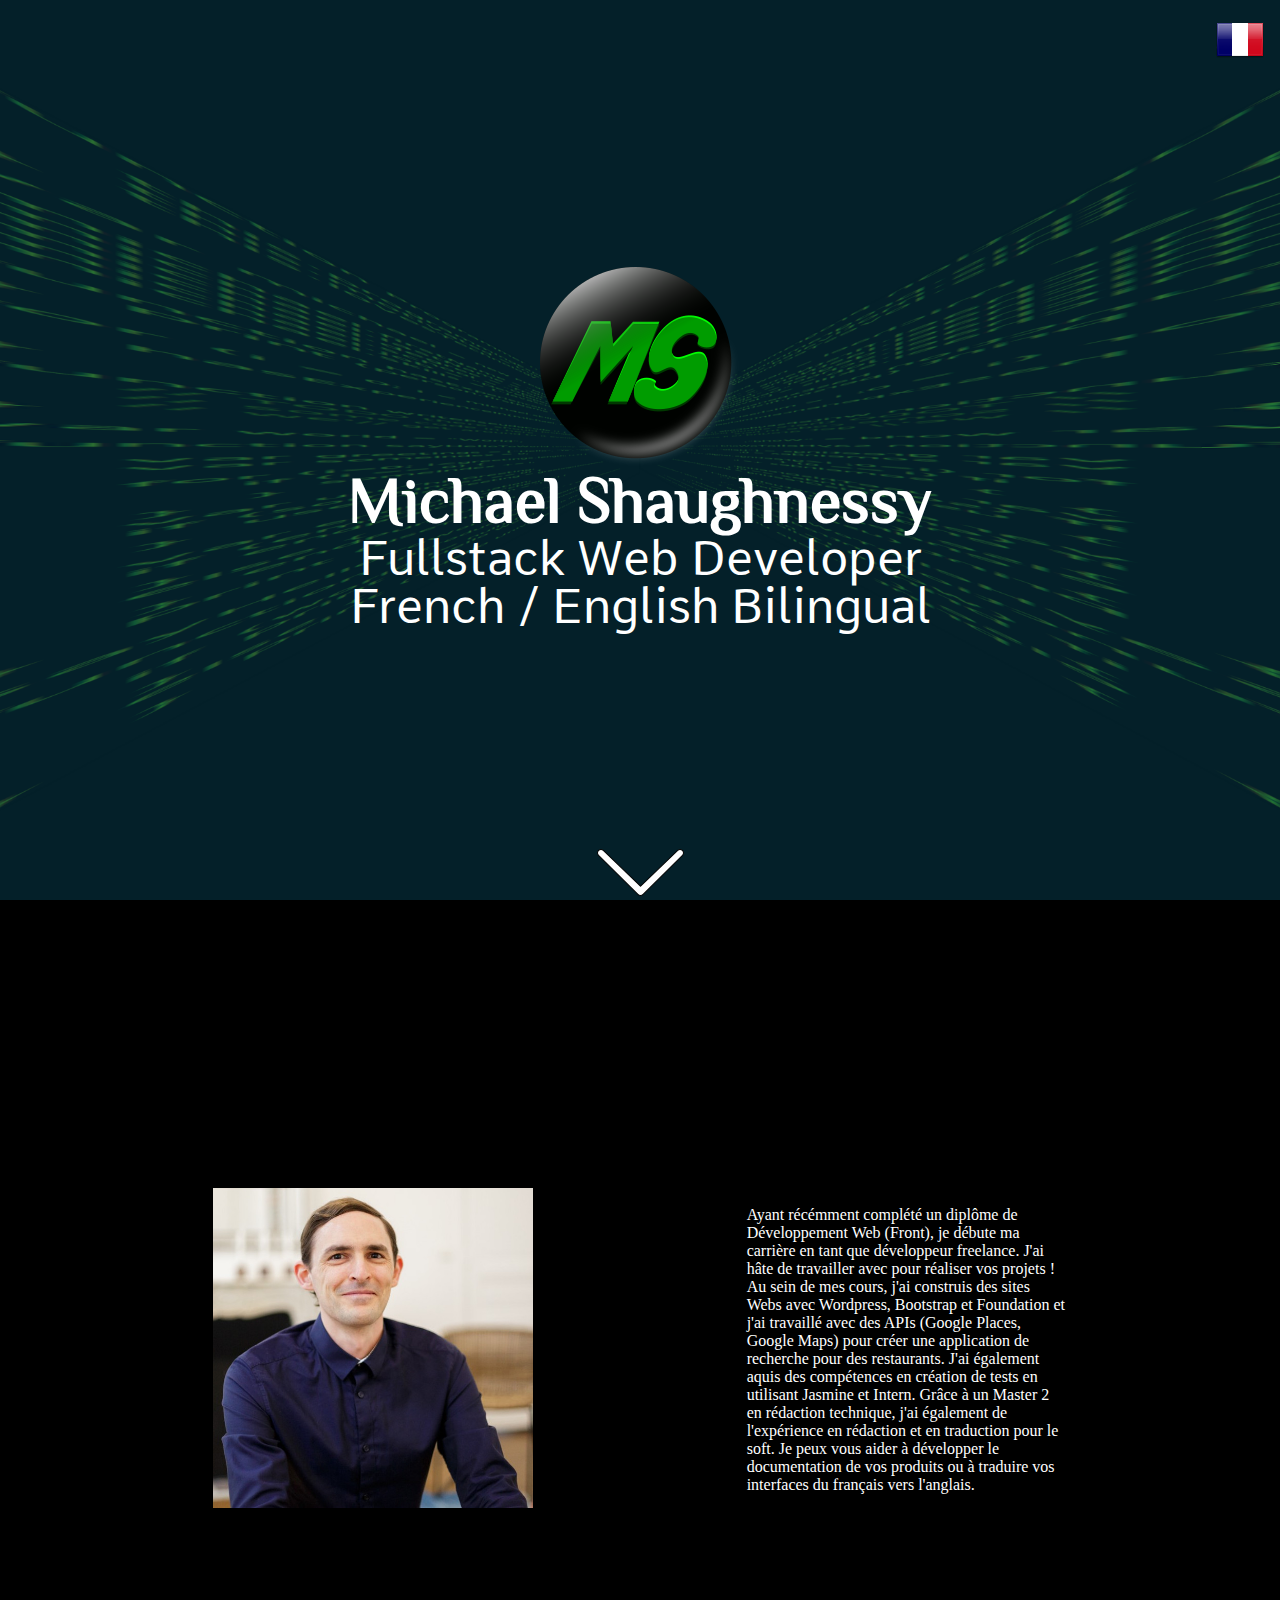
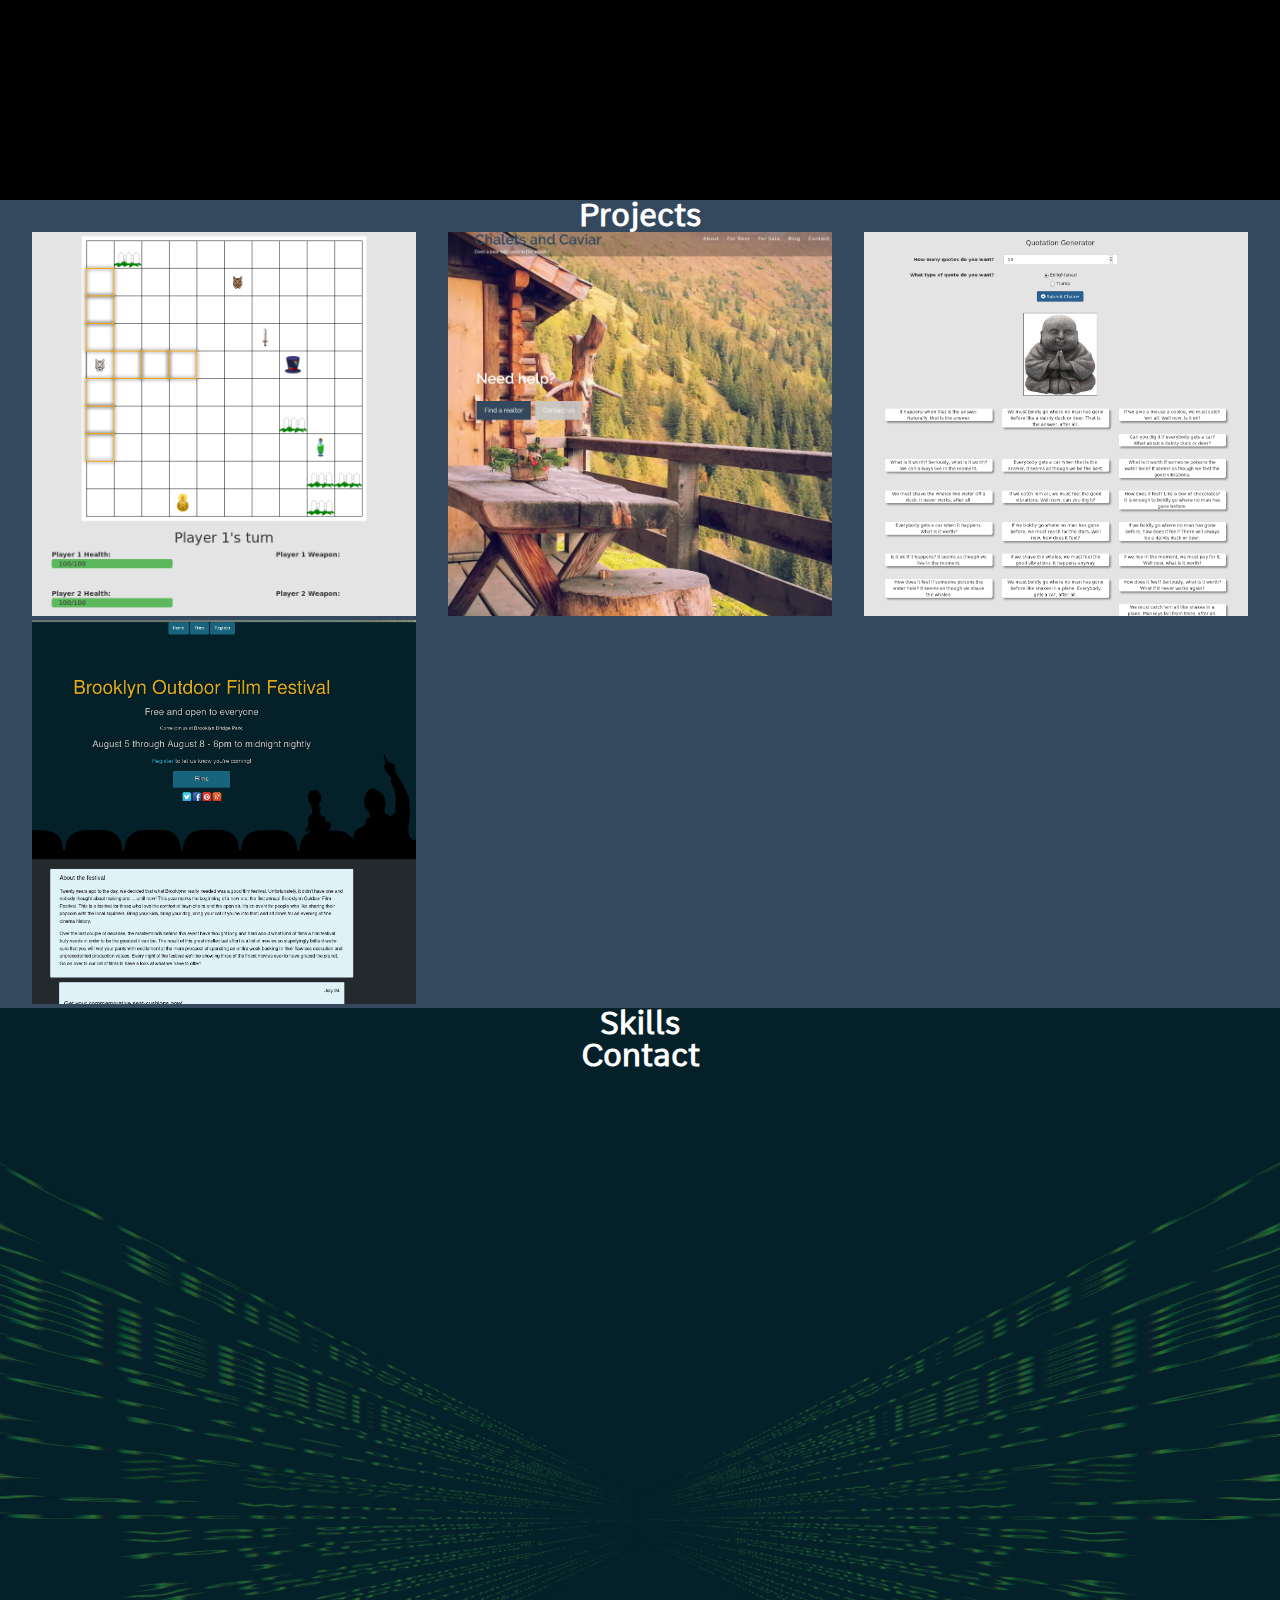
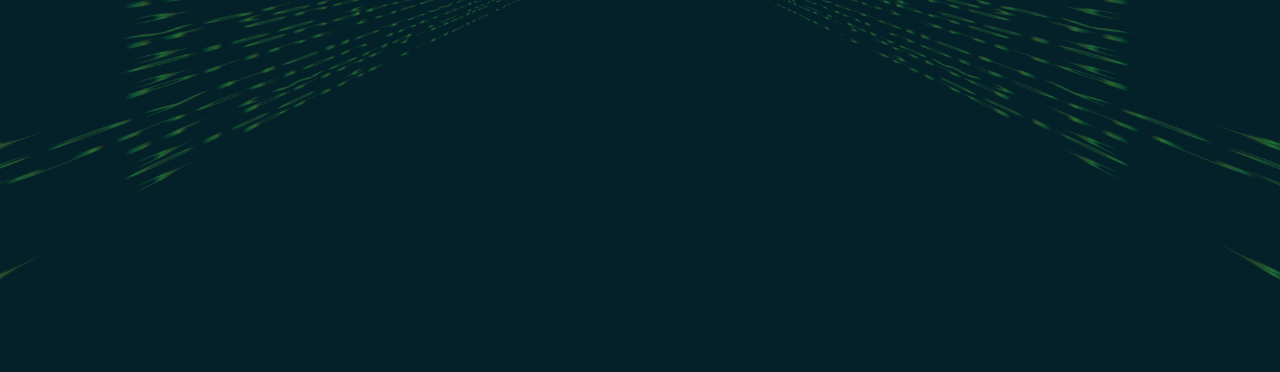
==== index.html @ e18aed02 "Add project files from local repo" ====
<!doctype html>
<html class="no-js" lang="en">

<head>
    <meta charset="utf-8"/>
    <meta name="viewport" content="width=device-width, initial-scale=1.0"/>
    <link rel="canonical" href="http://www.michaelshaughnessy.net">
    <link rel="icon" type="image/png" href="./images/favicon.png">
    <title>CV - Michael Shaughnessy</title>
    <link rel="stylesheet" type="text/css" href="./css/main.css">
</head>

<body>


    <div id="doorMat" class="parallax">
        <div class="container flex-center flex-column">
            <img class="flex-upright" src="./images/French.png">
            <img src="./images/logo.png">
            <h1>Michael Shaughnessy</h1>
            <span class="job_title">Fullstack Web Developer</span>
            <span class="job_title">French / English Bilingual</span>
            <div class="container-small flex-bottom flex-column">
                <a href="#persInfo" class="plainLink"><img src="./images/down-scroll.png"></a>
            </div>
        </div>
    </div>

    <div id="persInfo">
        <div class="container flex-center twoColumn">
            <div class="twoColumn-item">
                <img src="./images/profile_pic.jpg">
            </div>
            <div class="twoColumn-item"> Ayant récémment complété un diplôme de Développement Web (Front), je débute ma carrière en tant que développeur freelance. J'ai hâte de travailler avec pour réaliser vos projets ! Au sein de mes cours, j'ai construis des sites Webs avec Wordpress, Bootstrap et Foundation et j'ai travaillé avec des APIs (Google Places, Google Maps) pour créer une application de recherche pour des restaurants. J'ai également aquis des compétences en création de tests en utilisant Jasmine et Intern.

    Grâce à un Master 2 en rédaction technique, j'ai également de l'expérience en rédaction et en traduction pour le soft. Je peux vous aider à développer le documentation de vos produits ou à traduire vos interfaces du français vers l'anglais.
            </div>
        </div>
    </div>

    <div id="projects">
        <h2>Projects</h2>
        <div class="container flex-grid">
            <div class="grid-item"><a href="http://www.michaelshaughnessy.net/projects/board_game/"><img src="./images/board-game.png"></a></div>
            <div class="grid-item"><a href="http://chaletsandcaviar.michaelshaughnessy.net/"><img src="./images/chalets_caviar.jpg"></a></div>
            <div class="grid-item"><a href="http://www.michaelshaughnessy.net/projects/quote-generator/"><img src="./images/quote-generator.png"></a></div>
            <div class="grid-item"><a href="http://www.michaelshaughnessy.net/projects/film-festival/"><img src="./images/film-festival.png"></a></div>
            <div class="grid-item"><a href=""><img src=""></a></div>
            <div class="grid-item"><a href=""><img src=""></a></div>
        </div>
    </div>

    <div id="skills">
        <h2>Skills</h2>
    </div>

    <div id="contactMe">
        <h2>Contact</h2>
    </div>

    <div class="parallax" class="parallax"></div>

    
</body>
</html>
---- css/main.css ----
*{
    margin:0;
    padding:0;
}

/* styles for parallax effect */
body, html {
    margin:0;
    padding:0;
    height: 100%;
    background: #042029;
    color: white;
    scroll-behavior: smooth;
}

.parallax {
    /* The image used */
    background-image: url("../images/background.png");

    /* Full height */
    height: 100vh;

    /* Create the parallax scrolling effect */
    background-attachment: fixed;
    background-position: center;
    background-repeat: no-repeat;
    background-size: cover;
} 

/* Turn off parallax scrolling for all tablets and phones. Increase/decrease the pixels if needed */
@media only screen and (max-device-width: 1366px) {
    .parallax {
        background-attachment: scroll;
    }
} 




/* flex containers and children */
.container {
    width: 100%;
    display: flex;
}

.container-small {
    display: flex;
}
.small-center {
    justify-content: center;
    align-items: center;
}

.flex-center {
    height: 100%;
    justify-content: center;
    align-items: center;
}

.flex-upright {
    position: absolute;
    top:1rem;
    right:1rem;
    align-self: right;
}

.flex-bottom {
    position:absolute;
    bottom:0;
}

.flex-column {
    flex-direction: column;
}

/* .flex-left { */
/*     align-items: center; */
/* } */
.twoColumn {
    justify-content: space-evenly;
}
.twoColumn-item {
    width: 25%;
}

.flex-grid {
    align-items: center;
    justify-content: space-evenly;
    flex-wrap: wrap;
}

.grid-item {
    width: 30%;
    color: white;
    text-align: center;
}



/* other custom styles */
@font-face {
    font-family: "philosopher";
    src: url("../fonts/philosopher/philosopher_regular_macroman/philosopher-regular-webfont.woff");
}
@font-face {
    font-family: "comme";
    src: url("../fonts/comme/comme_regular_macroman/comme-regular-webfont.woff");
}
img {
    max-width: 100%;
}
.plainLink {
    text-decoration: none;
    color: white;
}
h2 {
    font-family: "comme";
    font-size: 2rem;
}



/* section divisions */
#doorMat {
}
#doorMat h1 {
    font-family: "philosopher";
    font-size: 4rem;
}
.job_title {
    font-family: "comme";
    font-size: 3rem;
}

#persInfo {
    height: 100vh;
    background: black;
}

#projects {
    background: #34495E;
    text-align: center;
}

#skills {
    text-align: center;
}

#contactMe {
    text-align: center;
}
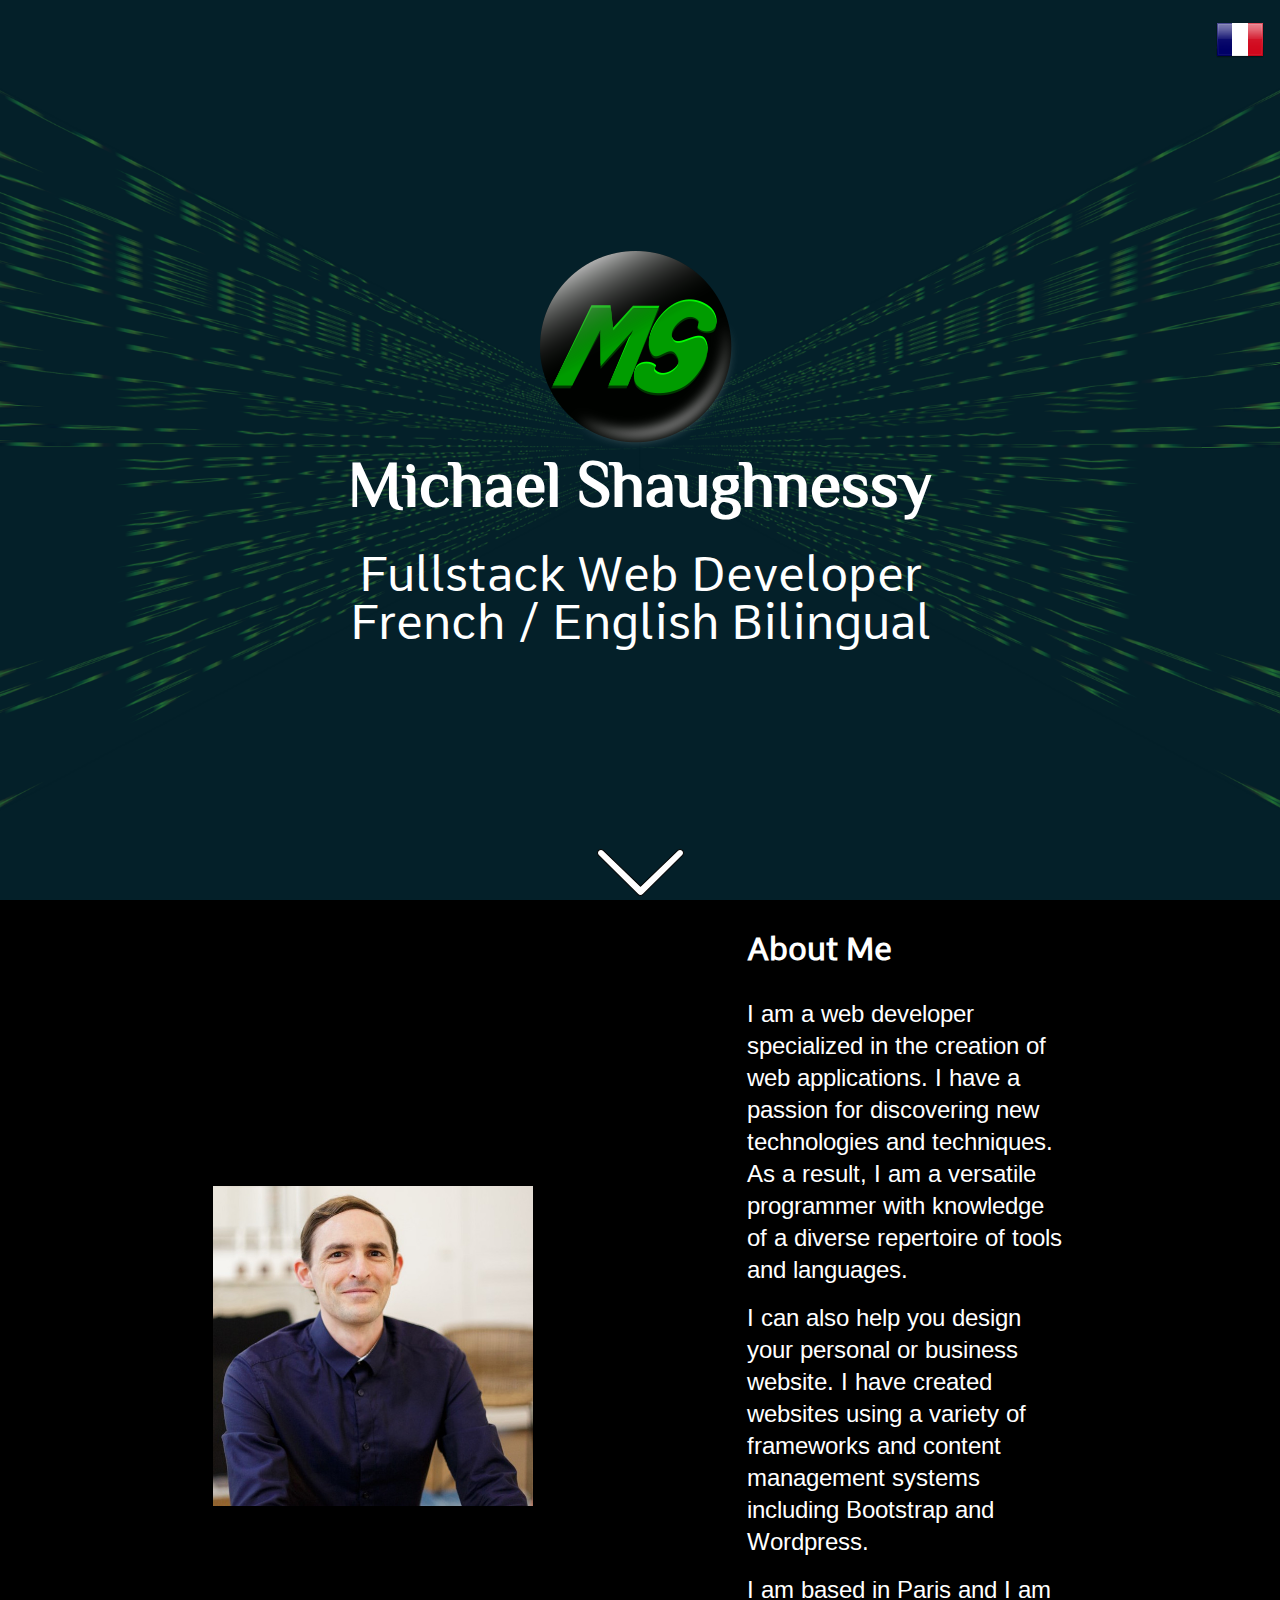
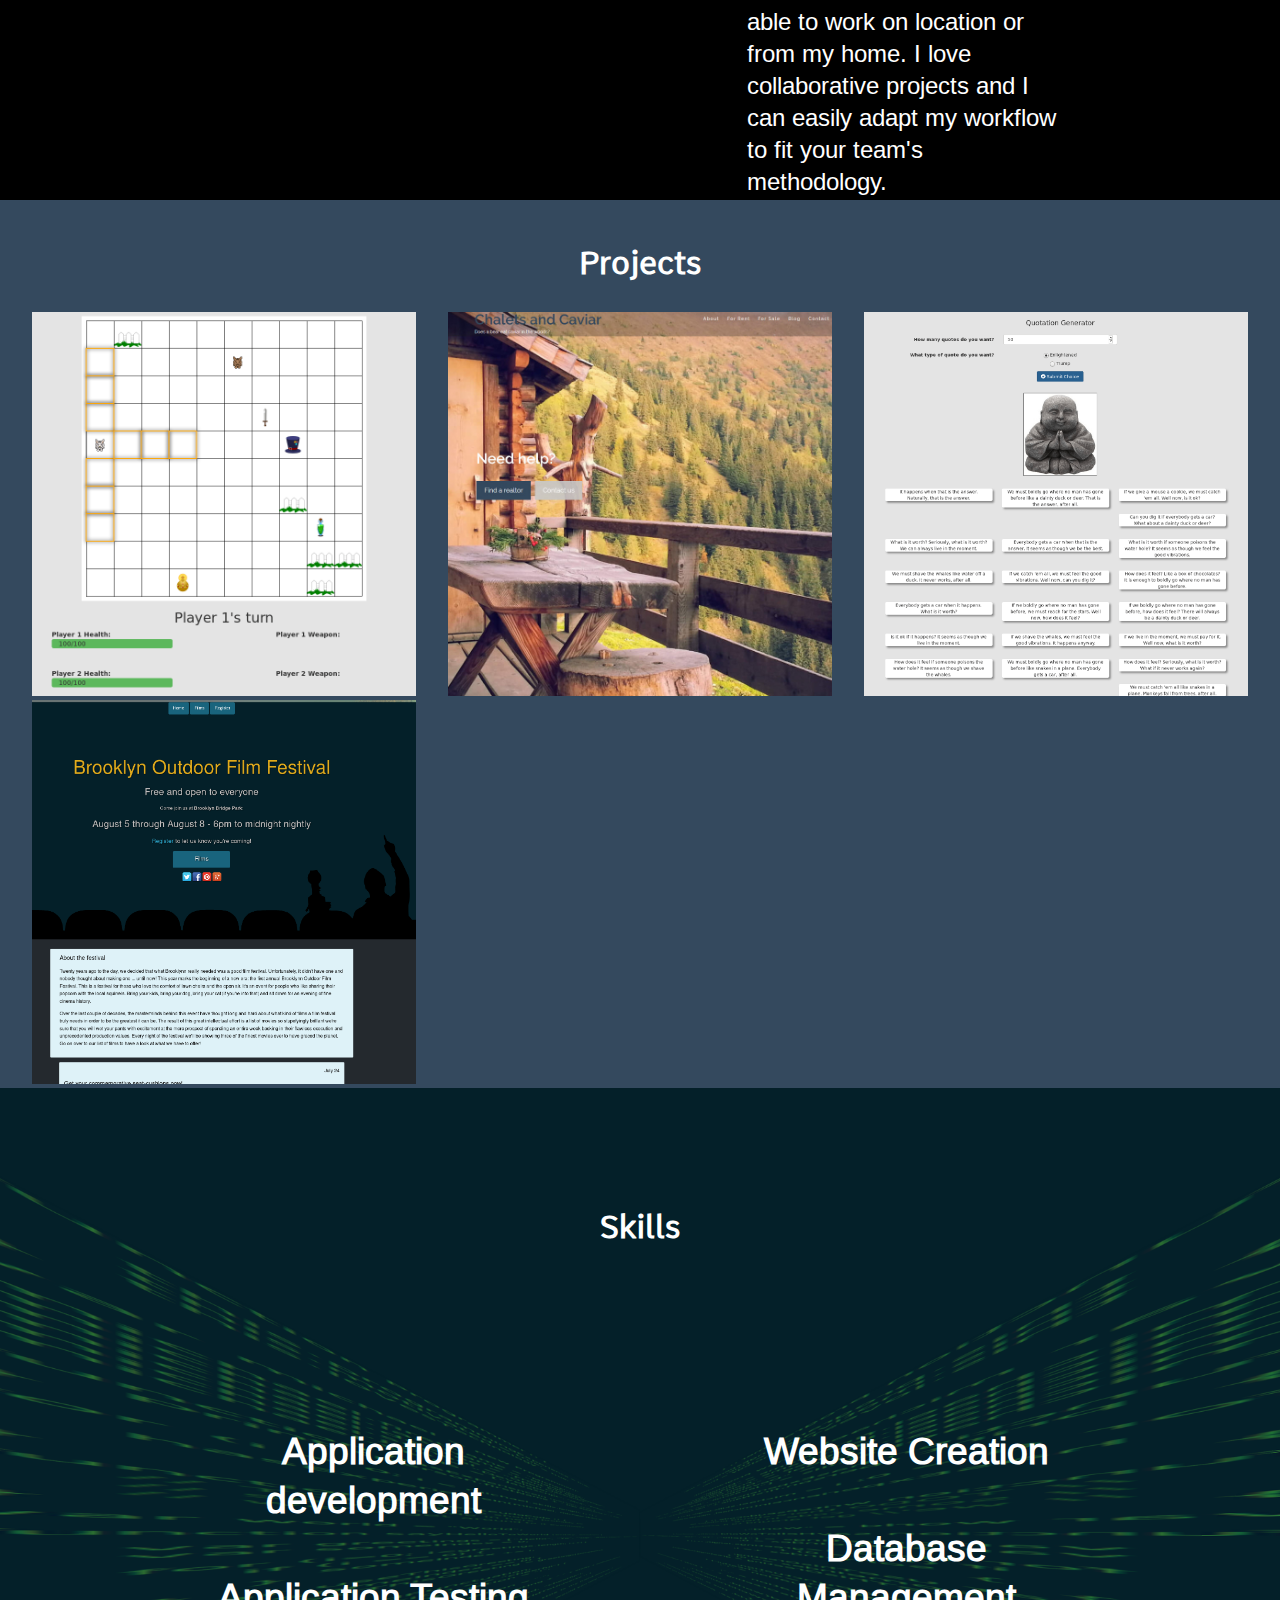
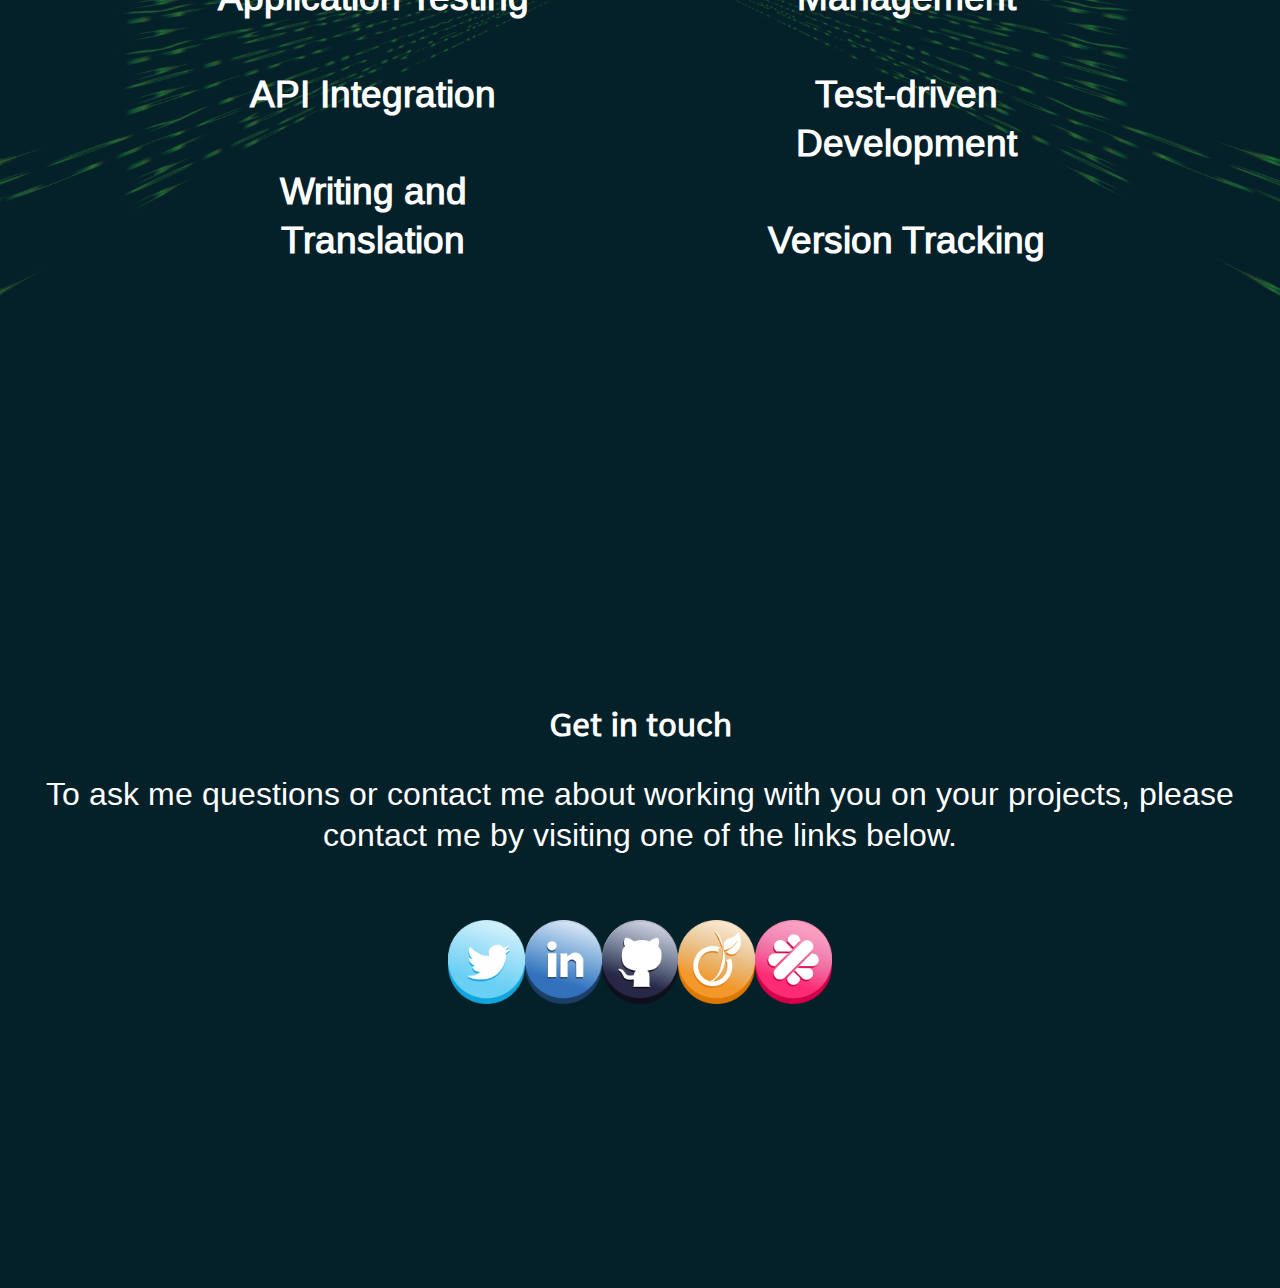
==== commit f76a46e2: "Finalize basic appearance of site with minimal javascript" ====
--- a/index.html
+++ b/index.html
@@ -15,7 +15,7 @@
 
     <div id="doorMat" class="parallax">
         <div class="container flex-center flex-column">
-            <img class="flex-upright" src="./images/French.png">
+            <a href="http://www.michaelshaughnessy.net/fr/"><img class="flex-upright" src="./images/French.png"></a>
             <img src="./images/logo.png">
             <h1>Michael Shaughnessy</h1>
             <span class="job_title">Fullstack Web Developer</span>
@@ -31,16 +31,18 @@
             <div class="twoColumn-item">
                 <img src="./images/profile_pic.jpg">
             </div>
-            <div class="twoColumn-item"> Ayant récémment complété un diplôme de Développement Web (Front), je débute ma carrière en tant que développeur freelance. J'ai hâte de travailler avec pour réaliser vos projets ! Au sein de mes cours, j'ai construis des sites Webs avec Wordpress, Bootstrap et Foundation et j'ai travaillé avec des APIs (Google Places, Google Maps) pour créer une application de recherche pour des restaurants. J'ai également aquis des compétences en création de tests en utilisant Jasmine et Intern.
-
-    Grâce à un Master 2 en rédaction technique, j'ai également de l'expérience en rédaction et en traduction pour le soft. Je peux vous aider à développer le documentation de vos produits ou à traduire vos interfaces du français vers l'anglais.
+            <div class="twoColumn-item">
+                <h2>About Me</h2>
+                <p> I am a web developer specialized in the creation of web applications. I have a passion for discovering new technologies and techniques. As a result, I am a versatile programmer with knowledge of a diverse repertoire of tools and languages.  </p>
+                <p> I can also help you design your personal or business website. I have created websites using a variety of frameworks and content management systems including Bootstrap and Wordpress.  </p>
+                <p> I am based in Paris and I am able to work on location or from my home. I love collaborative projects and I can easily adapt my workflow to fit your team's methodology.  </p>
             </div>
         </div>
     </div>
 
     <div id="projects">
-        <h2>Projects</h2>
-        <div class="container flex-grid">
+        <div class="container flex-grid flex-wrap">
+            <h2>Projects</h2>
             <div class="grid-item"><a href="http://www.michaelshaughnessy.net/projects/board_game/"><img src="./images/board-game.png"></a></div>
             <div class="grid-item"><a href="http://chaletsandcaviar.michaelshaughnessy.net/"><img src="./images/chalets_caviar.jpg"></a></div>
             <div class="grid-item"><a href="http://www.michaelshaughnessy.net/projects/quote-generator/"><img src="./images/quote-generator.png"></a></div>
@@ -50,16 +52,116 @@
         </div>
     </div>
 
-    <div id="skills">
-        <h2>Skills</h2>
+    <div id="skills" class="parallax">
+        <div class="container flex-center twoColumn flex-wrap">
+            <h2>Skills</h2>
+            <div class="twoColumn-item">
+
+                <div class="pulldownParent" onclick="toggleDisplay(this)">
+                    <h3>Application development</h3>
+                    <div class="pulldownDiv">I can create applications or video games and deploy them in a variety of formats (iOS, Android, WebGL)
+                        <ul>
+                            <li>Javascript</li> 
+                            <li>C#</li>
+                        </ul>
+                    </div>
+                </div>
+
+                <div class="pulldownParent" onclick="toggleDisplay(this)">
+                    <h3>Application Testing</h3>
+                    <div class="pulldownDiv">I have experience running user tests and providing feedback on bugs and user experience.</div>
+                </div>
+
+                <div class="pulldownParent" onclick="toggleDisplay(this)">
+                    <h3>API Integration</h3>
+                    <div class="pulldownDiv">I can integrate APIs into your web apps or build you an app from scratch using the API of your choice.</div>
+                </div>
+
+                <div class="pulldownParent" onclick="toggleDisplay(this)">
+                    <h3>Writing and Translation</h3>
+                    <div class="pulldownDiv">I have a good sense for summarizing complex information and presenting it to non-experts. I can also translate your documents from French to English.</div>
+                </div>
+
+                <!-- <div class="pulldownParent" onclick="toggleDisplay(this)"> -->
+                <!--     <h3>Linux / Vim / Git</h3> -->
+                <!--     <div class="pulldownDiv">I am comfortable working in a Linux command-line environment.</div> -->
+                <!-- </div> -->
+
+            </div>
+            <div class="twoColumn-item">
+
+                <div class="pulldownParent" onclick="toggleDisplay(this)">
+                    <h3>Website Creation</h3>
+                    <div class="pulldownDiv">I can create websites using a variety of frameworks and languages.
+                        <ul>
+                            <li>Wordpress</li>
+                            <li>Bootstrap</li>
+                            <li>Foundation</li>
+                            <li>Python</li>
+                        </ul>
+                    </div>
+                </div>
+
+                <div class="pulldownParent" onclick="toggleDisplay(this)">
+                    <h3>Database Management</h3>
+                    <div class="pulldownDiv">I can create and manage databases and integrate them into web-based or offline applications.
+                        <ul>
+                            <li>MySQL</li>
+                            <li>NoSQL</li>
+                        </ul>
+                    </div>
+                </div>
+
+                <div class="pulldownParent" onclick="toggleDisplay(this)">
+                    <h3>Test-driven Development</h3>
+                    <div class="pulldownDiv">I can use test-driven development to ensure stability and performance in your applications.
+                        <ul>
+                            <li>Jasmine</li>
+                            <li>Intern</li>
+                        </ul>
+                    </div>
+                </div>
+
+                <div class="pulldownParent" onclick="toggleDisplay(this)">
+                    <h3>Version Tracking</h3>
+                    <div class="pulldownDiv">I can use versioning software to collaborate easily with coworkers.
+                        <ul>
+                            <li>Git</li>
+                        </ul>
+                    </div>
+                </div>
+
+            </div>
+        </div>
     </div>
 
     <div id="contactMe">
-        <h2>Contact</h2>
+        <div class="container flex-center flex-column">
+            <h2>Get in touch</h2>
+            <span>To ask me questions or contact me about working with you on your projects, please contact me by visiting one of the links below.</span>
+            <div id="socialMedia" class="container-small small-center">
+                <a href="https://twitter.com/NoisomePossum">
+                    <img src="./images/twitter.png">
+                </a>
+                <a href="https://www.linkedin.com/in/amichaelshaughnessy/">
+                    <img src="./images/linkedin.png">
+                </a>
+                <a href="https://github.com/NoisomePossum">
+                    <img src="./images/github.png">
+                </a>
+                <a href="http://www.viadeo.com/p/002jgj467ls5488">
+                    <img src="./images/viadeo.png">
+                </a>
+                <a href="https://www.malt.fr/profile/michaelshaughnessy">
+                    <img src="./images/malt.png">
+                </a>
+            </div>
+        </div>
     </div>
 
-    <div class="parallax" class="parallax"></div>
+    <!-- <div class="parallax" class="parallax"></div> -->
 
+    <script src="./js/main.js"></script>
     
 </body>
 </html>
--- a/css/main.css
+++ b/css/main.css
@@ -5,6 +5,7 @@
 
 /* styles for parallax effect */
 body, html {
+    height: 100vh;
     margin:0;
     padding:0;
     height: 100%;
@@ -73,9 +74,10 @@
     flex-direction: column;
 }
 
-/* .flex-left { */
-/*     align-items: center; */
-/* } */
+.flex-wrap {
+    flex-wrap: wrap;
+}
+
 .twoColumn {
     justify-content: space-evenly;
 }
@@ -106,6 +108,10 @@
     font-family: "comme";
     src: url("../fonts/comme/comme_regular_macroman/comme-regular-webfont.woff");
 }
+@font-face {
+    font-family: "liberation";
+    src: url("../fonts/liberation/liberationsans_regular_macroman/LiberationSans-Regular-webfont.woff");
+}
 img {
     max-width: 100%;
 }
@@ -114,8 +120,14 @@
     color: white;
 }
 h2 {
+    width: 100%;
     font-family: "comme";
     font-size: 2rem;
+    padding-top: 3rem;
+    margin-bottom: 2rem;
+}
+.pulldownDiv {
+    display: none;
 }
 
 
@@ -126,6 +138,7 @@
 #doorMat h1 {
     font-family: "philosopher";
     font-size: 4rem;
+    margin-bottom: 2rem;
 }
 .job_title {
     font-family: "comme";
@@ -133,8 +146,13 @@
 }
 
 #persInfo {
-    height: 100vh;
+    height: 100%;
     background: black;
+    font-family: "liberation";
+    font-size: 1.5rem;
+}
+#persInfo p {
+    margin-bottom: 1rem;
 }
 
 #projects {
@@ -143,9 +161,39 @@
 }
 
 #skills {
+    height: 100%;
     text-align: center;
+    font-family: "liberation";
+    font-size: 2rem;
+}
+.pulldownParent {
+    margin-bottom: 3rem;
+}
+.pulldownParent h3:hover {
+    text-decoration: underline;
+    cursor: pointer;
+}
+.pulldownDiv {
+    background: #363636;
+    border-radius: 25px;
+    text-align: left;
+    padding-left: 1rem;
+}
+.pulldownDiv li {
+    list-style-position: inside;
+    padding-left: 2rem;
 }
 
 #contactMe {
+    height: 100%;
     text-align: center;
+    font-family: "liberation";
+    font-size: 2rem;
 }
+#contactMe span {
+    margin-bottom: 4rem;
+}
+#socialMedia {
+    width: 30%;
+    justify-content: space-between;
+}
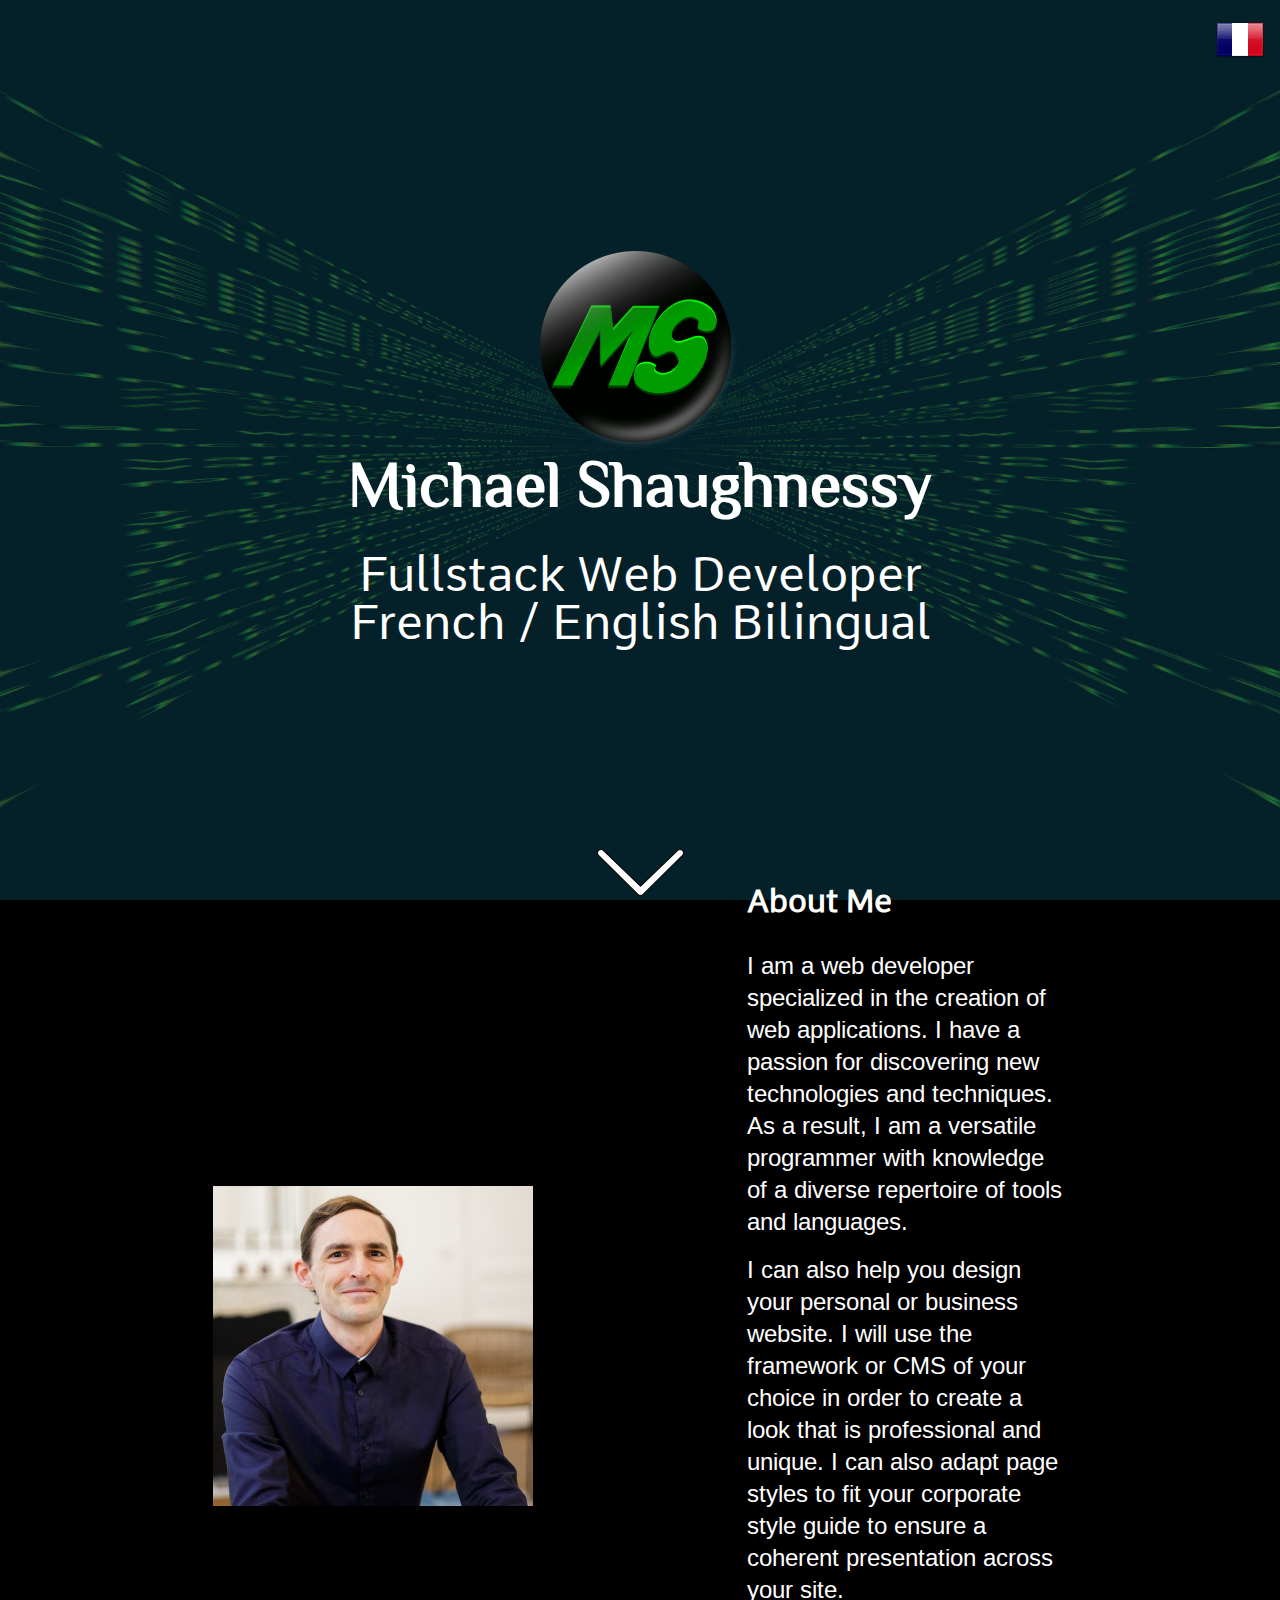
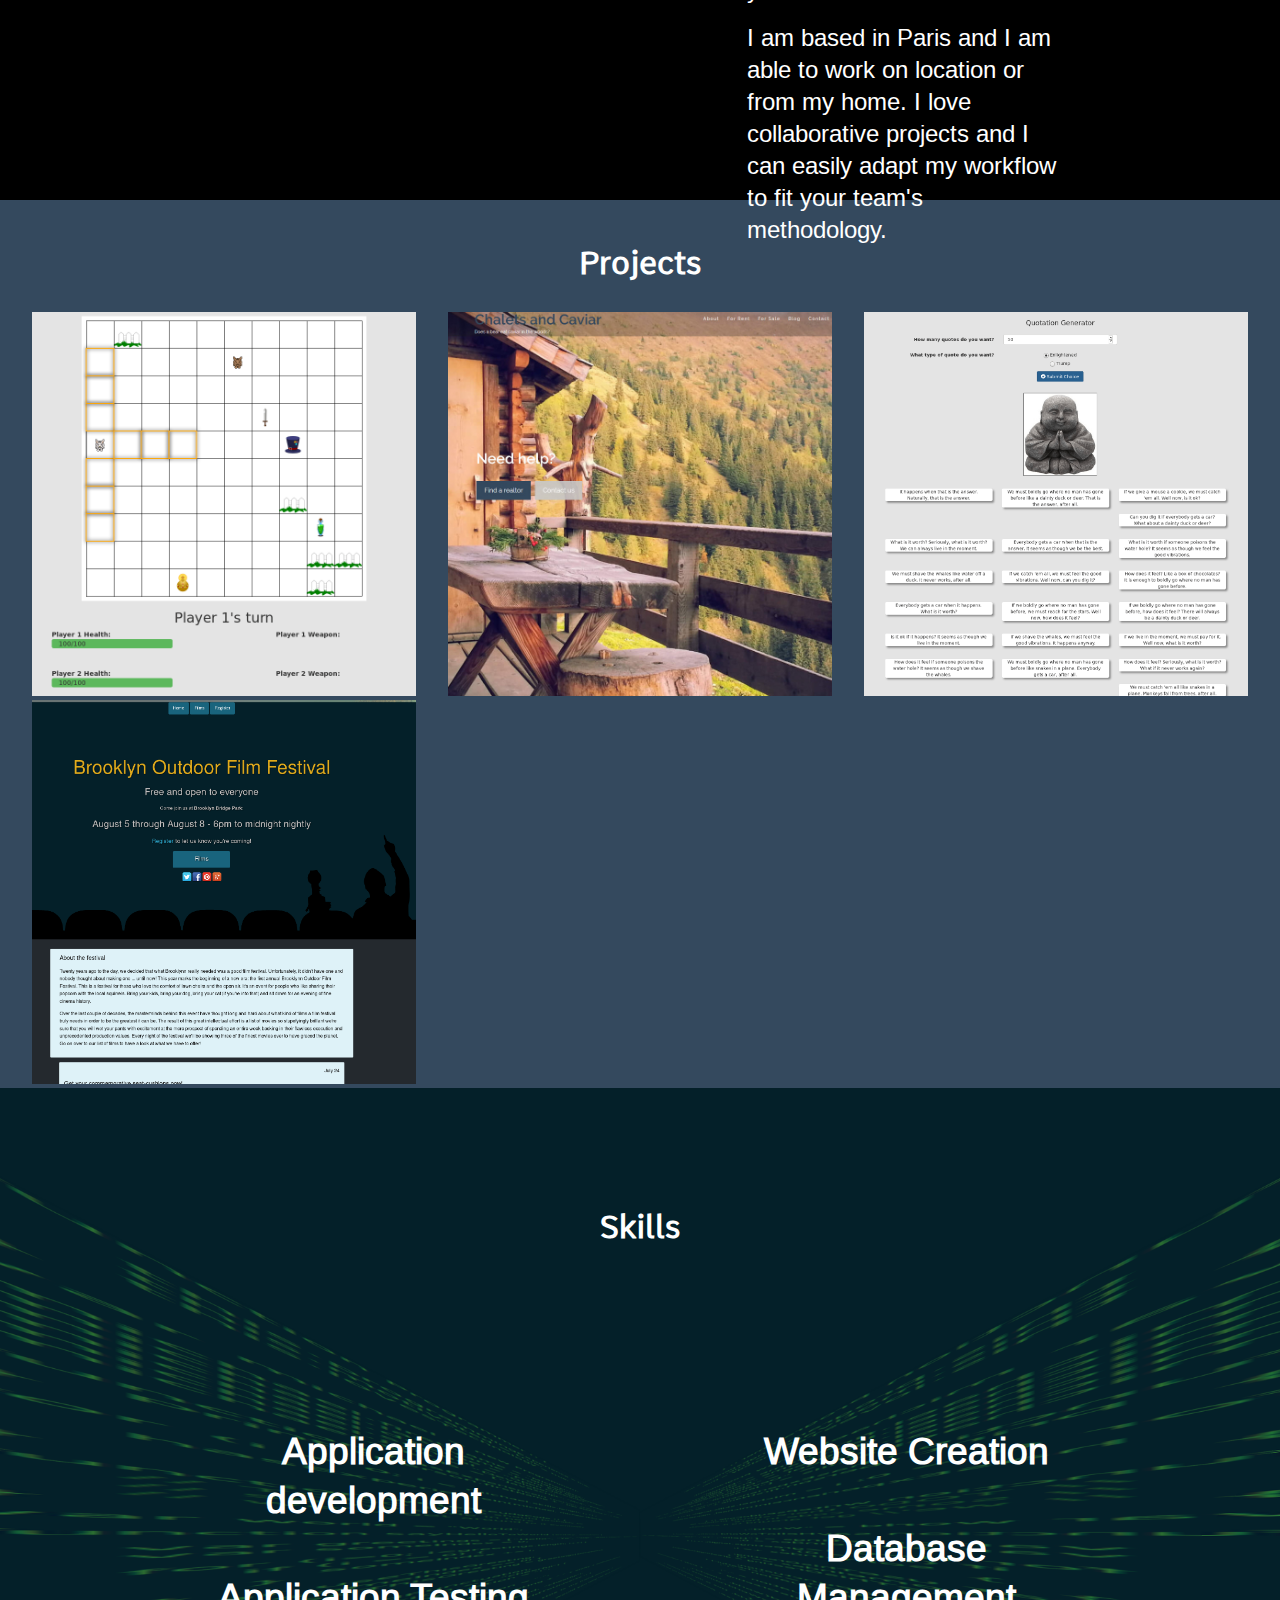
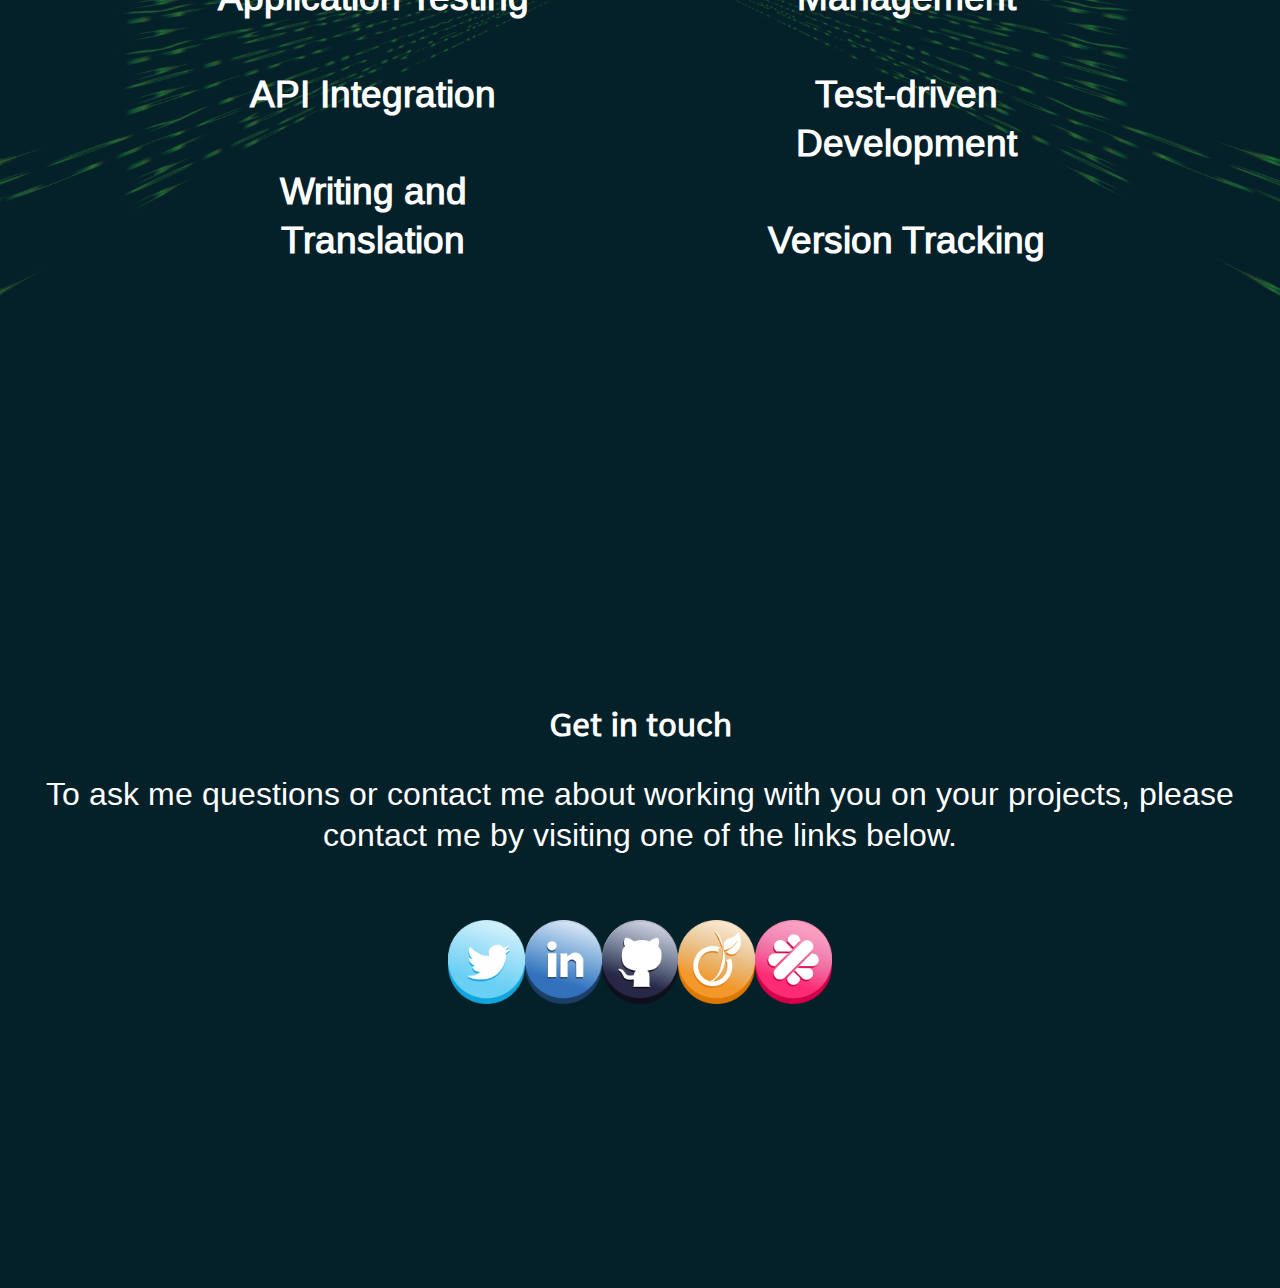
==== commit 4df10c95: "Add french version of site" ====
--- a/index.html
+++ b/index.html
@@ -34,7 +34,7 @@
             <div class="twoColumn-item">
                 <h2>About Me</h2>
                 <p> I am a web developer specialized in the creation of web applications. I have a passion for discovering new technologies and techniques. As a result, I am a versatile programmer with knowledge of a diverse repertoire of tools and languages.  </p>
-                <p> I can also help you design your personal or business website. I have created websites using a variety of frameworks and content management systems including Bootstrap and Wordpress.  </p>
+                <p> I can also help you design your personal or business website. I will use the framework or CMS of your choice in order to create a look that is professional and unique. I can also adapt page styles to fit your corporate style guide to ensure a coherent presentation across your site.</p>
                 <p> I am based in Paris and I am able to work on location or from my home. I love collaborative projects and I can easily adapt my workflow to fit your team's methodology.  </p>
             </div>
         </div>
@@ -59,7 +59,7 @@
 
                 <div class="pulldownParent" onclick="toggleDisplay(this)">
                     <h3>Application development</h3>
-                    <div class="pulldownDiv">I can create applications or video games and deploy them in a variety of formats (iOS, Android, WebGL)
+                    <div class="pulldownDiv">I can create applications or video games and deploy them in a variety of formats (iOS, Android, WebGL).
                         <ul>
                             <li>Javascript</li> 
                             <li>C#</li>
@@ -81,11 +81,6 @@
                     <h3>Writing and Translation</h3>
                     <div class="pulldownDiv">I have a good sense for summarizing complex information and presenting it to non-experts. I can also translate your documents from French to English.</div>
                 </div>
-
-                <!-- <div class="pulldownParent" onclick="toggleDisplay(this)"> -->
-                <!--     <h3>Linux / Vim / Git</h3> -->
-                <!--     <div class="pulldownDiv">I am comfortable working in a Linux command-line environment.</div> -->
-                <!-- </div> -->
 
             </div>
             <div class="twoColumn-item">
@@ -124,7 +119,7 @@
 
                 <div class="pulldownParent" onclick="toggleDisplay(this)">
                     <h3>Version Tracking</h3>
-                    <div class="pulldownDiv">I can use versioning software to collaborate easily with coworkers.
+                    <div class="pulldownDiv">I can use versioning software to collaborate easily with others.
                         <ul>
                             <li>Git</li>
                         </ul>
@@ -159,8 +154,6 @@
         </div>
     </div>
 
-    <!-- <div class="parallax" class="parallax"></div> -->
-
     <script src="./js/main.js"></script>
     
 </body>
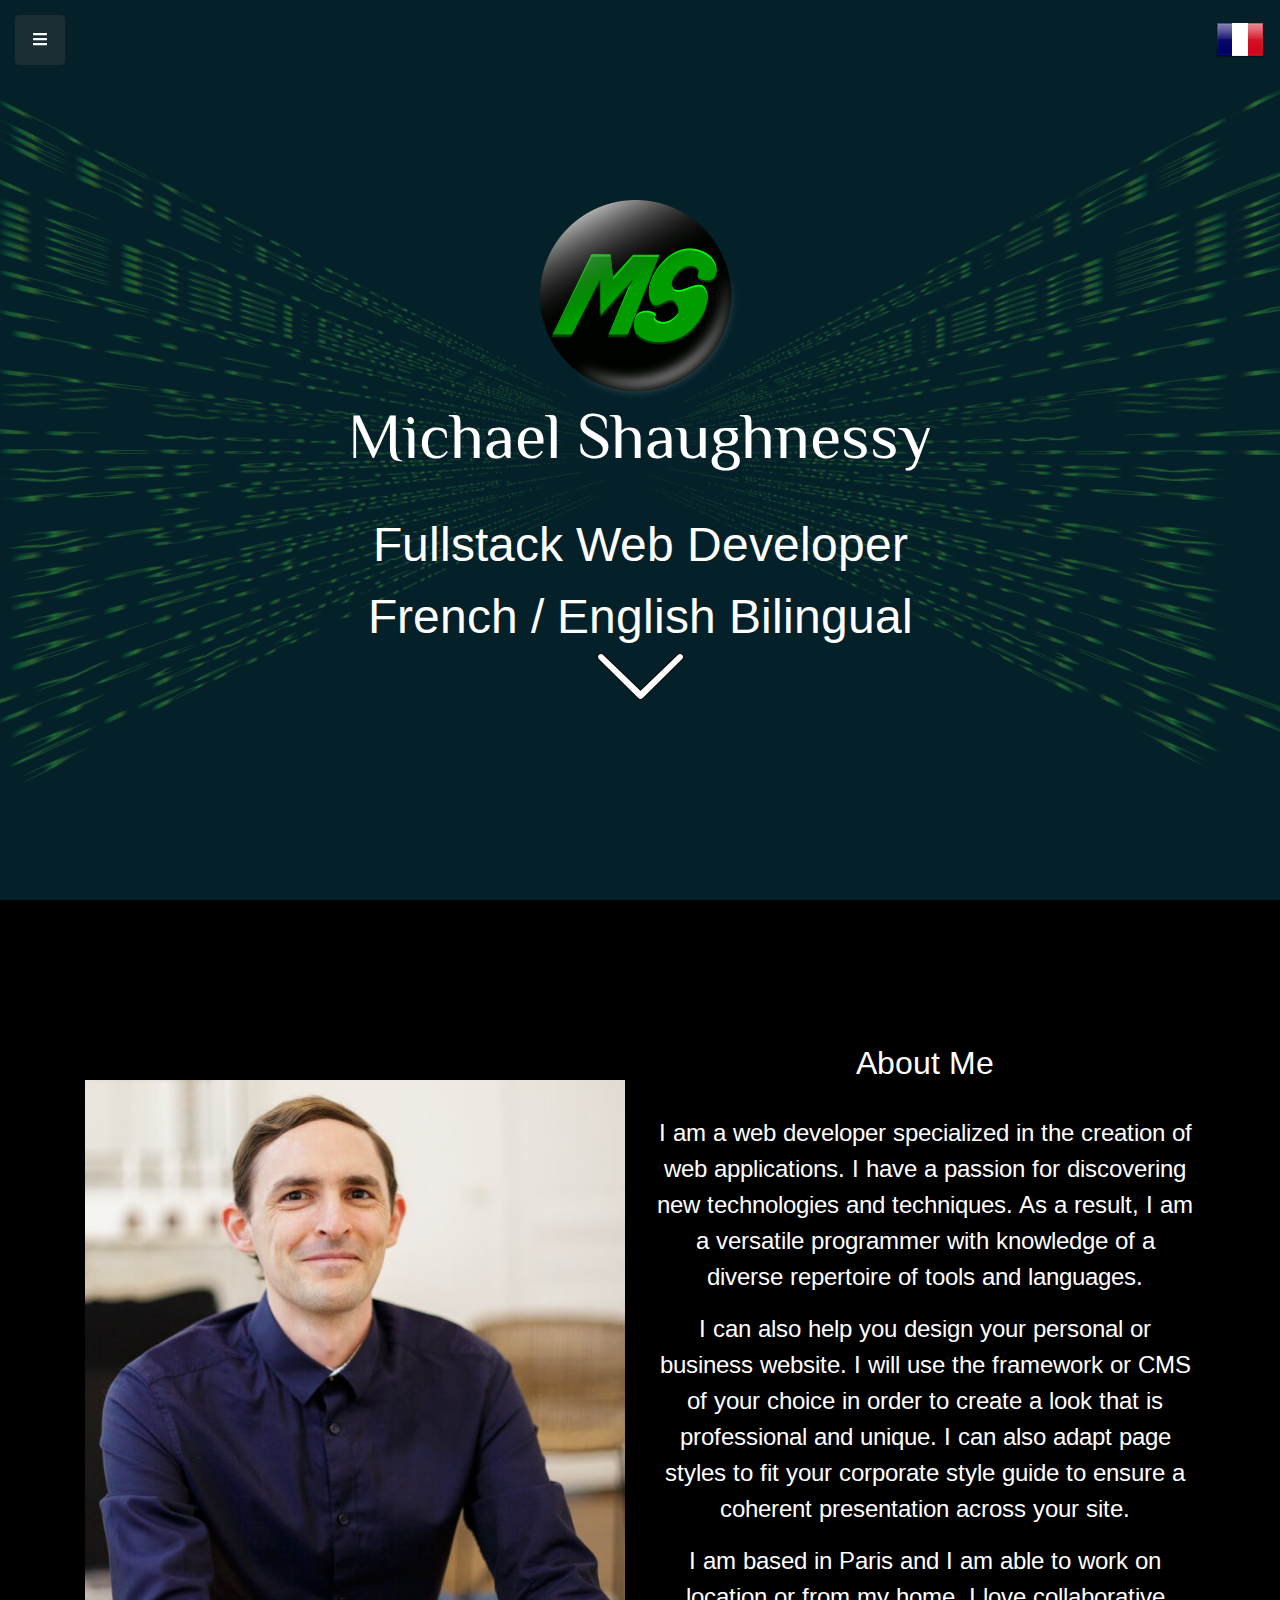
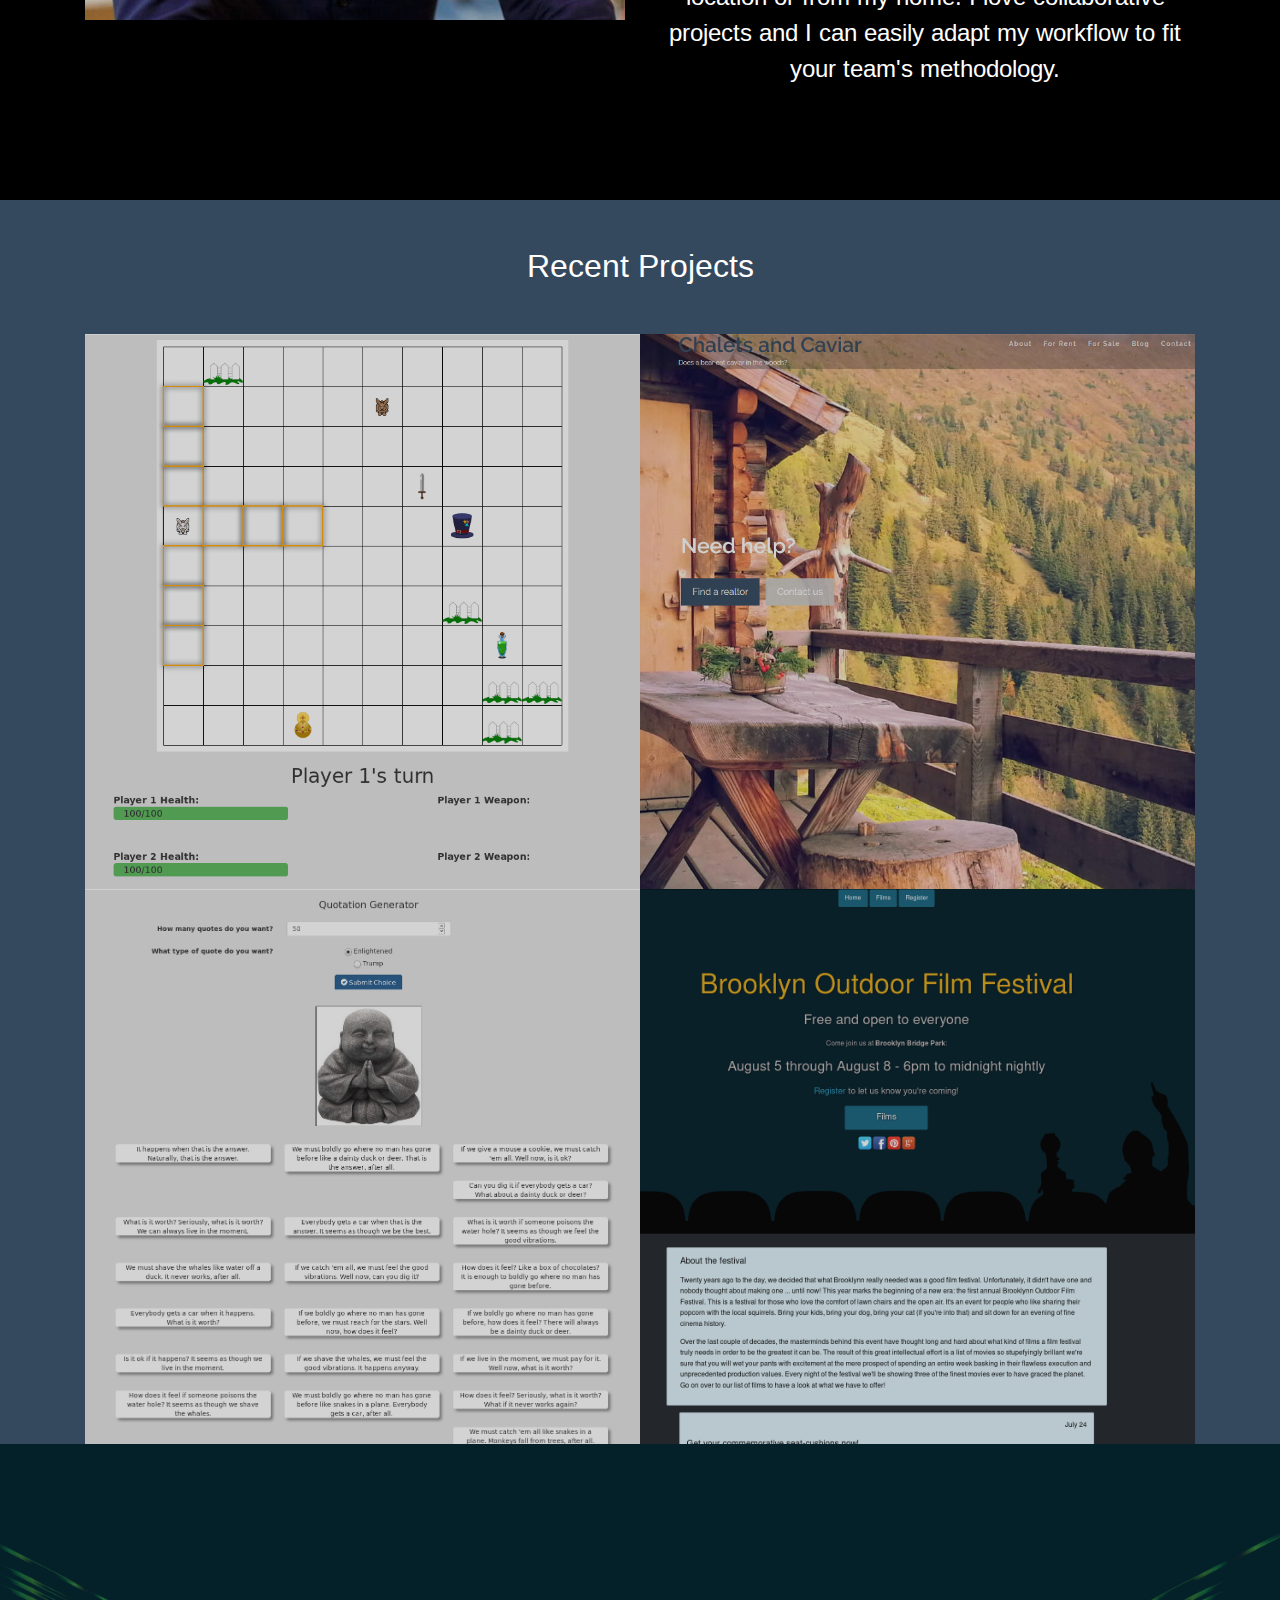
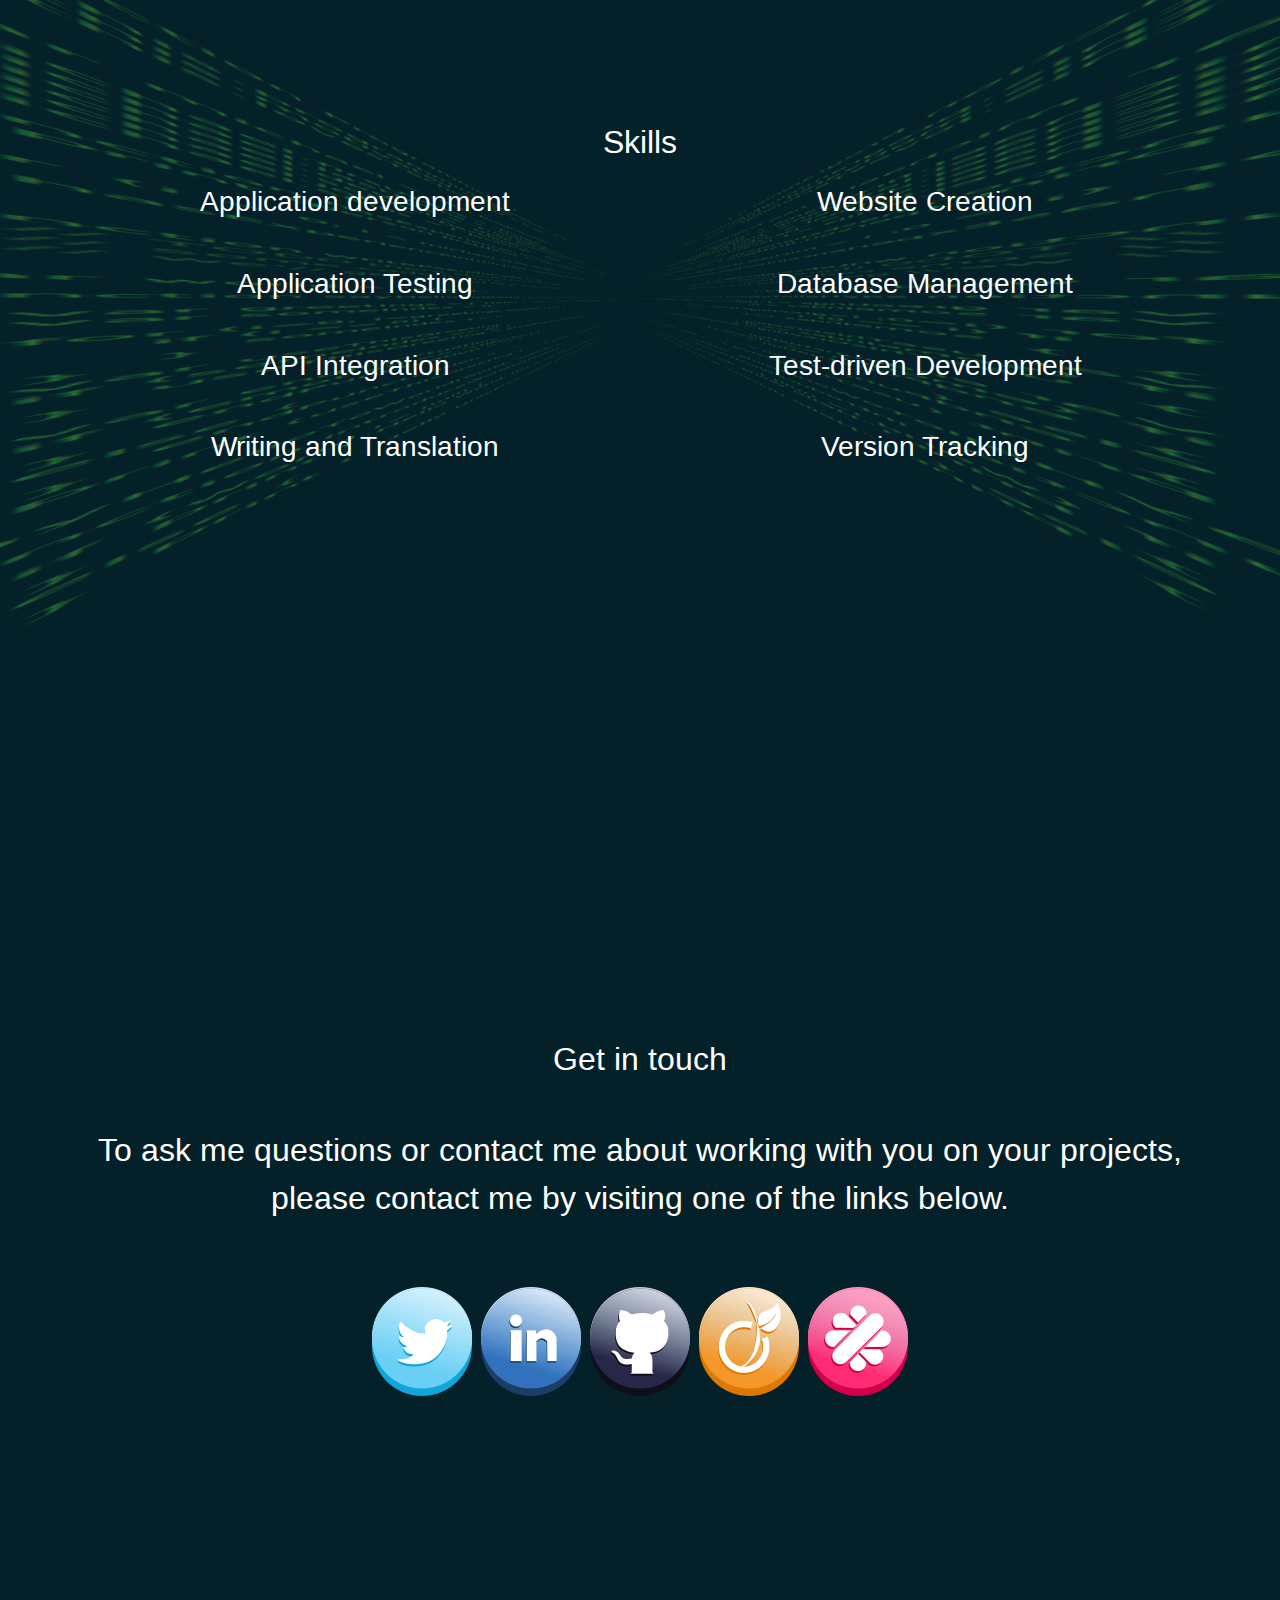
==== commit 6fd0b8d8: "Migrate project to bootstrap framework" ====
--- a/index.html
+++ b/index.html
@@ -1,160 +1,244 @@
 <!doctype html>
 <html class="no-js" lang="en">
 
-<head>
-    <meta charset="utf-8"/>
-    <meta name="viewport" content="width=device-width, initial-scale=1.0"/>
-    <link rel="canonical" href="http://www.michaelshaughnessy.net">
-    <link rel="icon" type="image/png" href="./images/favicon.png">
-    <title>CV - Michael Shaughnessy</title>
-    <link rel="stylesheet" type="text/css" href="./css/main.css">
-</head>
-
-<body>
-
-
-    <div id="doorMat" class="parallax">
-        <div class="container flex-center flex-column">
-            <a href="http://www.michaelshaughnessy.net/fr/"><img class="flex-upright" src="./images/French.png"></a>
-            <img src="./images/logo.png">
-            <h1>Michael Shaughnessy</h1>
-            <span class="job_title">Fullstack Web Developer</span>
-            <span class="job_title">French / English Bilingual</span>
-            <div class="container-small flex-bottom flex-column">
-                <a href="#persInfo" class="plainLink"><img src="./images/down-scroll.png"></a>
-            </div>
-        </div>
-    </div>
-
-    <div id="persInfo">
-        <div class="container flex-center twoColumn">
-            <div class="twoColumn-item">
-                <img src="./images/profile_pic.jpg">
-            </div>
-            <div class="twoColumn-item">
-                <h2>About Me</h2>
-                <p> I am a web developer specialized in the creation of web applications. I have a passion for discovering new technologies and techniques. As a result, I am a versatile programmer with knowledge of a diverse repertoire of tools and languages.  </p>
-                <p> I can also help you design your personal or business website. I will use the framework or CMS of your choice in order to create a look that is professional and unique. I can also adapt page styles to fit your corporate style guide to ensure a coherent presentation across your site.</p>
-                <p> I am based in Paris and I am able to work on location or from my home. I love collaborative projects and I can easily adapt my workflow to fit your team's methodology.  </p>
-            </div>
-        </div>
-    </div>
-
-    <div id="projects">
-        <div class="container flex-grid flex-wrap">
-            <h2>Projects</h2>
-            <div class="grid-item"><a href="http://www.michaelshaughnessy.net/projects/board_game/"><img src="./images/board-game.png"></a></div>
-            <div class="grid-item"><a href="http://chaletsandcaviar.michaelshaughnessy.net/"><img src="./images/chalets_caviar.jpg"></a></div>
-            <div class="grid-item"><a href="http://www.michaelshaughnessy.net/projects/quote-generator/"><img src="./images/quote-generator.png"></a></div>
-            <div class="grid-item"><a href="http://www.michaelshaughnessy.net/projects/film-festival/"><img src="./images/film-festival.png"></a></div>
-            <div class="grid-item"><a href=""><img src=""></a></div>
-            <div class="grid-item"><a href=""><img src=""></a></div>
-        </div>
-    </div>
-
-    <div id="skills" class="parallax">
-        <div class="container flex-center twoColumn flex-wrap">
-            <h2>Skills</h2>
-            <div class="twoColumn-item">
-
-                <div class="pulldownParent" onclick="toggleDisplay(this)">
-                    <h3>Application development</h3>
-                    <div class="pulldownDiv">I can create applications or video games and deploy them in a variety of formats (iOS, Android, WebGL).
-                        <ul>
-                            <li>Javascript</li> 
-                            <li>C#</li>
-                        </ul>
-                    </div>
-                </div>
-
-                <div class="pulldownParent" onclick="toggleDisplay(this)">
-                    <h3>Application Testing</h3>
-                    <div class="pulldownDiv">I have experience running user tests and providing feedback on bugs and user experience.</div>
-                </div>
-
-                <div class="pulldownParent" onclick="toggleDisplay(this)">
-                    <h3>API Integration</h3>
-                    <div class="pulldownDiv">I can integrate APIs into your web apps or build you an app from scratch using the API of your choice.</div>
-                </div>
-
-                <div class="pulldownParent" onclick="toggleDisplay(this)">
-                    <h3>Writing and Translation</h3>
-                    <div class="pulldownDiv">I have a good sense for summarizing complex information and presenting it to non-experts. I can also translate your documents from French to English.</div>
-                </div>
-
-            </div>
-            <div class="twoColumn-item">
-
-                <div class="pulldownParent" onclick="toggleDisplay(this)">
-                    <h3>Website Creation</h3>
-                    <div class="pulldownDiv">I can create websites using a variety of frameworks and languages.
-                        <ul>
-                            <li>Wordpress</li>
-                            <li>Bootstrap</li>
-                            <li>Foundation</li>
-                            <li>Python</li>
-                        </ul>
-                    </div>
-                </div>
-
-                <div class="pulldownParent" onclick="toggleDisplay(this)">
-                    <h3>Database Management</h3>
-                    <div class="pulldownDiv">I can create and manage databases and integrate them into web-based or offline applications.
-                        <ul>
-                            <li>MySQL</li>
-                            <li>NoSQL</li>
-                        </ul>
-                    </div>
-                </div>
-
-                <div class="pulldownParent" onclick="toggleDisplay(this)">
-                    <h3>Test-driven Development</h3>
-                    <div class="pulldownDiv">I can use test-driven development to ensure stability and performance in your applications.
-                        <ul>
-                            <li>Jasmine</li>
-                            <li>Intern</li>
-                        </ul>
-                    </div>
-                </div>
-
-                <div class="pulldownParent" onclick="toggleDisplay(this)">
-                    <h3>Version Tracking</h3>
-                    <div class="pulldownDiv">I can use versioning software to collaborate easily with others.
-                        <ul>
-                            <li>Git</li>
-                        </ul>
-                    </div>
-                </div>
-
-            </div>
-        </div>
-    </div>
-
-    <div id="contactMe">
-        <div class="container flex-center flex-column">
-            <h2>Get in touch</h2>
-            <span>To ask me questions or contact me about working with you on your projects, please contact me by visiting one of the links below.</span>
-            <div id="socialMedia" class="container-small small-center">
-                <a href="https://twitter.com/NoisomePossum">
-                    <img src="./images/twitter.png">
+    <head>
+        <meta charset="utf-8"/>
+        <meta name="viewport" content="width=device-width, initial-scale=1.0, shrink-to-fit=no">
+        <link rel="canonical" href="http://www.michaelshaughnessy.net">
+        <link rel="icon" type="image/png" href="./images/favicon.png">
+
+        <title>CV - Michael Shaughnessy</title>
+
+        <script defer src="./vendor/fontawesome/svg-with-js/js/fontawesome-all.min.js"></script>
+        <link rel="stylesheet" type="text/css" href="./vendor/bootstrap/css/bootstrap.min.css">
+        <link rel="stylesheet" type="text/css" href="./css/main.css">
+        <script src="https://ajax.googleapis.com/ajax/libs/jquery/3.3.1/jquery.min.js"></script>
+    </head>
+
+    <body id="page-top">
+
+        <!-- Navigation -->
+        <a class="menu-toggle rounded" href="#">
+          <i class="fa fa-bars"></i>
+        </a>
+        <nav id="sidebar-wrapper">
+          <ul class="sidebar-nav">
+            <li class="sidebar-brand">
+              <a class="js-scroll-trigger" href="#page-top"></a>
+            </li>
+            <li class="sidebar-nav-item">
+              <a class="js-scroll-trigger" href="#page-top">Home</a>
+            </li>
+            <li class="sidebar-nav-item">
+              <a class="js-scroll-trigger" href="#persInfo">About me</a>
+            </li>
+            <li class="sidebar-nav-item">
+              <a class="js-scroll-trigger" href="#projects">Projects</a>
+            </li>
+            <li class="sidebar-nav-item">
+              <a class="js-scroll-trigger" href="#skills">Skills</a>
+            </li>
+            <li class="sidebar-nav-item">
+              <a class="js-scroll-trigger" href="#contactMe">Contact me</a>
+            </li>
+          </ul>
+        </nav>
+
+        <!-- Header -->
+        <header id="welcomeMat" class="d-flex parallax">
+            <div class="container text-center my-auto">
+                <a href="http://www.michaelshaughnessy.net/fr/"><img class="flag-position" src="./images/French.png"></a>
+                <img src="./images/logo.png">
+                <h1>Michael Shaughnessy</h1>
+                <div class="job_title">Fullstack Web Developer</div>
+                <div class="job_title">French / English Bilingual</div>
+                <a href="#persInfo" class="plainLink">
+                    <img src="./images/down-scroll.png">
                 </a>
-                <a href="https://www.linkedin.com/in/amichaelshaughnessy/">
-                    <img src="./images/linkedin.png">
-                </a>
-                <a href="https://github.com/NoisomePossum">
-                    <img src="./images/github.png">
-                </a>
-                <a href="http://www.viadeo.com/p/002jgj467ls5488">
-                    <img src="./images/viadeo.png">
-                </a>
-                <a href="https://www.malt.fr/profile/michaelshaughnessy">
-                    <img src="./images/malt.png">
-                </a>
-            </div>
-        </div>
-    </div>
-
-    <script src="./js/main.js"></script>
-    
-</body>
+            </div>
+            <!-- <div class="overlay"></div> -->
+        </header>
+
+        <!-- About -->
+        <section id="persInfo" class="d-flex content-section">
+            <div class="container text-center my-auto">
+                <div class="row">
+                    <div class="col-lg-6 align-self-center">
+                        <img src="./images/profile_pic.jpg">
+                    </div>
+                    <div class="col-lg-6 align-self-center">
+                        <h2>About Me</h2>
+                        <p> I am a web developer specialized in the creation of web applications. I have a passion for discovering new technologies and techniques. As a result, I am a versatile programmer with knowledge of a diverse repertoire of tools and languages.  </p>
+                        <p> I can also help you design your personal or business website. I will use the framework or CMS of your choice in order to create a look that is professional and unique. I can also adapt page styles to fit your corporate style guide to ensure a coherent presentation across your site.</p>
+                        <p> I am based in Paris and I am able to work on location or from my home. I love collaborative projects and I can easily adapt my workflow to fit your team's methodology.  </p>
+                    </div>
+                </div>
+            </div>
+        </section>
+
+        <!-- Portfolio -->
+        <section class="content-section" id="projects">
+            <div class="container">
+                <div class="content-section-heading text-center">
+                    <h2 class="mb-5">Recent Projects</h2>
+                </div>
+                <div class="row no-gutters">
+                    <div class="col-lg-6">
+                        <a class="portfolio-item" href="http://www.michaelshaughnessy.net/projects/board_game/">
+                            <span class="caption">
+                                <span class="caption-content">
+                                    <h2>Javascript Board Game</h2>
+                                    <p class="mb-0">A turn-based game built with javascript and Bootstrap. Move the player with WASD or arrow keys. End your turn with "Enter".</p>
+                                </span>
+                            </span>
+                            <img class="img-fluid" src="./images/board-game.png" alt=""></a>
+                    </div>
+                    <div class="col-lg-6">
+                        <a class="portfolio-item" href="http://chaletsandcaviar.michaelshaughnessy.net/">
+                            <span class="caption">
+                                <span class="caption-content">
+                                    <h2>Chalets and Caviar</h2>
+                                    <p class="mb-0">A real estate website for a Colorado-based company that rents and sells chalets in the mountains.</p>
+                                </span>
+                            </span>
+                            <img class="img-fluid" src="./images/chalets_caviar.jpg" alt="">
+                        </a>
+                    </div>
+                    <div class="col-lg-6">
+                        <a class="portfolio-item" href="http://www.michaelshaughnessy.net/projects/quote-generator/">
+                            <span class="caption">
+                                <span class="caption-content">
+                                    <h2>Quote Generator</h2>
+                                    <p class="mb-0">A javascript application that generates random quotes in two flavors: "Enlightened" and "Trump".</p>
+                                </span>
+                            </span>
+                            <img class="img-fluid" src="./images/quote-generator.png" alt="">
+                        </a>
+                    </div>
+                    <div class="col-lg-6">
+                        <a class="portfolio-item" href="http://www.michaelshaughnessy.net/projects/film-festival/">
+                            <span class="caption">
+                                <span class="caption-content">
+                                    <h2>Film Festival Website</h2>
+                                    <p class="mb-0">A promotional website for a film festival in the heart of Brooklynn New York. Built with Foundation.</p>
+                                </span>
+                            </span>
+                            <img class="img-fluid" src="./images/film-festival.png" alt="">
+                        </a>
+                    </div>
+                </div>
+            </div>
+        </section>
+
+        <!-- Call to Action -->
+        <section id="skills" class="d-flex content-section parallax">
+            <div class="container text-center my-auto">
+
+                <h2 class="mb-4">Skills</h2>
+
+                <div class="row">
+
+                    <div class="col-lg-6">
+                        <div class="pulldownParent" onclick="toggleDisplay(this)">
+                            <h3>Application development</h3>
+                            <div class="pulldownDiv">I can create applications or video games and deploy them in a variety of formats (iOS, Android, WebGL).
+                                <ul>
+                                    <li>Javascript</li> 
+                                    <li>C#</li>
+                                </ul>
+                            </div>
+                        </div>
+
+                        <div class="pulldownParent" onclick="toggleDisplay(this)">
+                            <h3>Application Testing</h3>
+                            <div class="pulldownDiv">I have experience running user tests and providing feedback on bugs and user experience.</div>
+                        </div>
+
+                        <div class="pulldownParent" onclick="toggleDisplay(this)">
+                            <h3>API Integration</h3>
+                            <div class="pulldownDiv">I can integrate APIs into your web apps or build you an app from scratch using the API of your choice.</div>
+                        </div>
+
+                        <div class="pulldownParent" onclick="toggleDisplay(this)">
+                            <h3>Writing and Translation</h3>
+                            <div class="pulldownDiv">I have a good sense for summarizing complex information and presenting it to non-experts. I can also translate your documents from French to English.</div>
+                        </div>
+                    </div>
+
+                    <div class="col-lg-6">
+                        <div class="pulldownParent" onclick="toggleDisplay(this)">
+                            <h3>Website Creation</h3>
+                            <div class="pulldownDiv">I can create websites using a variety of frameworks and languages.
+                                <ul>
+                                    <li>Wordpress</li>
+                                    <li>Bootstrap</li>
+                                    <li>Foundation</li>
+                                    <li>Python</li>
+                                </ul>
+                            </div>
+                        </div>
+
+                        <div class="pulldownParent" onclick="toggleDisplay(this)">
+                            <h3>Database Management</h3>
+                            <div class="pulldownDiv">I can create and manage databases and integrate them into web-based or offline applications.
+                                <ul>
+                                    <li>MySQL</li>
+                                    <li>NoSQL</li>
+                                </ul>
+                            </div>
+                        </div>
+
+                        <div class="pulldownParent" onclick="toggleDisplay(this)">
+                            <h3>Test-driven Development</h3>
+                            <div class="pulldownDiv">I can use test-driven development to ensure stability and performance in your applications.
+                                <ul>
+                                    <li>Jasmine</li>
+                                    <li>Intern</li>
+                                </ul>
+                            </div>
+                        </div>
+
+                        <div class="pulldownParent" onclick="toggleDisplay(this)">
+                            <h3>Version Tracking</h3>
+                            <div class="pulldownDiv">I can use versioning software to collaborate easily with others.
+                                <ul>
+                                    <li>Git</li>
+                                </ul>
+                            </div>
+                        </div>
+                    </div>
+                </div>
+            </div>
+        </section>
+
+        <section id="contactMe" class="d-flex">
+            <div class="container text-center my-auto">
+
+                <div class="row">
+                    <h2 class="mx-auto mb-5">Get in touch</h2>
+                    <span>To ask me questions or contact me about working with you on your projects, please contact me by visiting one of the links below.</span>
+                    <div class="mx-auto align-self-center col-lg-8">
+                        <a href="https://twitter.com/NoisomePossum">
+                            <img src="./images/twitter.png">
+                        </a>
+                        <a href="https://www.linkedin.com/in/amichaelshaughnessy/">
+                            <img src="./images/linkedin.png">
+                        </a>
+                        <a href="https://github.com/NoisomePossum">
+                            <img src="./images/github.png">
+                        </a>
+                        <a href="http://www.viadeo.com/p/002jgj467ls5488">
+                            <img src="./images/viadeo.png">
+                        </a>
+                        <a href="https://www.malt.fr/profile/michaelshaughnessy">
+                            <img src="./images/malt.png">
+                        </a>
+                    </div>
+                </div>
+            </div>
+        </section>
+
+        <script src="./js/main.js"></script>
+
+    </body>
 </html>
--- a/css/main.css
+++ b/css/main.css
@@ -1,199 +1,234 @@
-*{
-    margin:0;
-    padding:0;
-}
-
 /* styles for parallax effect */
-body, html {
-    height: 100vh;
-    margin:0;
-    padding:0;
-    height: 100%;
-    background: #042029;
-    color: white;
-    scroll-behavior: smooth;
-}
-
 .parallax {
-    /* The image used */
-    background-image: url("../images/background.png");
-
-    /* Full height */
-    height: 100vh;
-
-    /* Create the parallax scrolling effect */
-    background-attachment: fixed;
-    background-position: center;
-    background-repeat: no-repeat;
-    background-size: cover;
-} 
-
-/* Turn off parallax scrolling for all tablets and phones. Increase/decrease the pixels if needed */
-@media only screen and (max-device-width: 1366px) {
+  /* The image used */
+  background-image: url("../images/background.png");
+  /* Full height */
+  min-height: 100%;
+  /* Create the parallax scrolling effect */
+  background-attachment: fixed;
+  background-position: center;
+  background-repeat: no-repeat;
+  background-size: cover; }
+  @media only screen and (max-device-width: 1366px) {
     .parallax {
-        background-attachment: scroll;
-    }
-} 
-
-
-
-
-/* flex containers and children */
-.container {
-    width: 100%;
-    display: flex;
-}
-
-.container-small {
-    display: flex;
-}
-.small-center {
-    justify-content: center;
-    align-items: center;
-}
-
-.flex-center {
-    height: 100%;
-    justify-content: center;
-    align-items: center;
-}
-
-.flex-upright {
-    position: absolute;
-    top:1rem;
-    right:1rem;
-    align-self: right;
-}
-
-.flex-bottom {
-    position:absolute;
-    bottom:0;
-}
-
-.flex-column {
-    flex-direction: column;
-}
-
-.flex-wrap {
-    flex-wrap: wrap;
-}
-
-.twoColumn {
-    justify-content: space-evenly;
-}
-.twoColumn-item {
-    width: 25%;
-}
-
-.flex-grid {
-    align-items: center;
-    justify-content: space-evenly;
-    flex-wrap: wrap;
-}
-
-.grid-item {
-    width: 30%;
-    color: white;
-    text-align: center;
-}
-
-
+      background-attachment: scroll; } }
 
 /* other custom styles */
 @font-face {
-    font-family: "philosopher";
-    src: url("../fonts/philosopher/philosopher_regular_macroman/philosopher-regular-webfont.woff");
-}
+  font-family: "philosopher";
+  src: url("../fonts/philosopher/philosopher_regular_macroman/philosopher-regular-webfont.woff"); }
 @font-face {
-    font-family: "comme";
-    src: url("../fonts/comme/comme_regular_macroman/comme-regular-webfont.woff");
-}
-@font-face {
-    font-family: "liberation";
-    src: url("../fonts/liberation/liberationsans_regular_macroman/LiberationSans-Regular-webfont.woff");
-}
+  font-family: "liberation";
+  src: url("../fonts/liberation/liberationsans_regular_macroman/LiberationSans-Regular-webfont.woff"); }
+body, html {
+  height: 100%;
+  background: #042029;
+  color: white;
+  scroll-behavior: smooth; }
+
 img {
-    max-width: 100%;
-}
+  max-width: 100%; }
+
+h2 {
+  width: 100%;
+  font-family: "liberation";
+  font-size: 2rem;
+  padding-top: 3rem;
+  margin-bottom: 2rem; }
+
 .plainLink {
-    text-decoration: none;
-    color: white;
-}
-h2 {
-    width: 100%;
-    font-family: "comme";
-    font-size: 2rem;
-    padding-top: 3rem;
-    margin-bottom: 2rem;
-}
-.pulldownDiv {
+  text-decoration: none;
+  color: white;
+  margin-bottom: 0; }
+
+.flag-position {
+  position: absolute;
+  top: 1rem;
+  right: 1rem; }
+
+/* section divisions */
+#welcomeMat h1 {
+  font-family: "philosopher";
+  font-size: 4rem;
+  margin-bottom: 2rem; }
+
+.job_title {
+  font-family: "liberation";
+  font-size: 3rem; }
+
+#persInfo {
+  min-height: 100%;
+  background: black;
+  font-family: "liberation";
+  font-size: 1.5rem; }
+  #persInfo p {
+    margin-bottom: 1rem; }
+  #persInfo div {
+    height: 100%; }
+
+#projects {
+  min-height: 100%;
+  background: #34495E;
+  text-align: center; }
+
+#skills {
+  min-height: 100%;
+  font-family: "liberation";
+  font-size: 2rem; }
+
+.pulldownParent {
+  margin-bottom: 3rem; }
+  .pulldownParent h3:hover {
+    text-decoration: underline;
+    cursor: pointer; }
+  .pulldownParent .pulldownDiv {
     display: none;
-}
-
-
-
-/* section divisions */
-#doorMat {
-}
-#doorMat h1 {
-    font-family: "philosopher";
-    font-size: 4rem;
-    margin-bottom: 2rem;
-}
-.job_title {
-    font-family: "comme";
-    font-size: 3rem;
-}
-
-#persInfo {
-    height: 100%;
-    background: black;
-    font-family: "liberation";
-    font-size: 1.5rem;
-}
-#persInfo p {
-    margin-bottom: 1rem;
-}
-
-#projects {
-    background: #34495E;
-    text-align: center;
-}
-
-#skills {
-    height: 100%;
-    text-align: center;
-    font-family: "liberation";
-    font-size: 2rem;
-}
-.pulldownParent {
-    margin-bottom: 3rem;
-}
-.pulldownParent h3:hover {
-    text-decoration: underline;
-    cursor: pointer;
-}
-.pulldownDiv {
     background: #363636;
     border-radius: 25px;
     text-align: left;
-    padding-left: 1rem;
-}
-.pulldownDiv li {
-    list-style-position: inside;
-    padding-left: 2rem;
-}
+    padding-left: 1rem; }
+    .pulldownParent .pulldownDiv li {
+      list-style-position: inside;
+      padding-left: 2rem; }
 
 #contactMe {
+  min-height: 100%;
+  font-family: "liberation";
+  font-size: 2rem; }
+  #contactMe span {
+    margin-bottom: 4rem; }
+
+.portfolio-item {
+  display: block;
+  position: relative;
+  overflow: hidden;
+  max-width: 530px;
+  margin: auto auto 1rem; }
+  .portfolio-item .caption {
+    display: flex;
     height: 100%;
-    text-align: center;
-    font-family: "liberation";
-    font-size: 2rem;
-}
-#contactMe span {
-    margin-bottom: 4rem;
-}
-#socialMedia {
-    width: 30%;
-    justify-content: space-between;
-}
+    width: 100%;
+    background-color: rgba(33, 37, 41, 0.2);
+    position: absolute;
+    top: 0;
+    bottom: 0;
+    z-index: 1; }
+  .portfolio-item .caption-content {
+    opacity: 0;
+    color: #fff;
+    margin: auto 2rem 2rem; }
+  .portfolio-item h2 {
+    font-size: 0.8rem;
+    text-transform: uppercase; }
+  .portfolio-item p {
+    font-weight: 300;
+    font-size: 1.2rem; }
+  @media (min-width: 992px) {
+    .portfolio-item {
+      max-width: none;
+      margin: 0; }
+      .portfolio-item .caption {
+        -webkit-transition: -webkit-clip-path 0.25s ease-out, background-color 0.7s;
+        -webkit-clip-path: inset(0px);
+        clip-path: inset(0px); }
+        .portfolio-item .caption .caption-content {
+          transition: opacity 0.25s;
+          margin-left: 5rem;
+          margin-right: 5rem;
+          margin-bottom: 5rem; }
+      .portfolio-item img {
+        -webkit-transition: -webkit-clip-path 0.25s ease-out;
+        -webkit-clip-path: inset(-1px);
+        clip-path: inset(-1px); }
+      .portfolio-item:hover img {
+        -webkit-clip-path: inset(2rem);
+        clip-path: inset(2rem); }
+      .portfolio-item:hover .caption {
+        background-color: rgba(29, 128, 159, 0.9);
+        -webkit-clip-path: inset(2rem);
+        clip-path: inset(2rem); }
+      .portfolio-item:hover .caption-content {
+        opacity: 100; } }
+
+#sidebar-wrapper {
+  position: fixed;
+  z-index: 2;
+  left: 0;
+  width: 250px;
+  height: 100%;
+  -webkit-transition: all 0.4s ease 0s;
+  -moz-transition: all 0.4s ease 0s;
+  -ms-transition: all 0.4s ease 0s;
+  -o-transition: all 0.4s ease 0s;
+  transition: all 0.4s ease 0s;
+  transform: translateX(-250px);
+  background: #1D809F;
+  border-left: 1px solid rgba(255, 255, 255, 0.1); }
+
+.sidebar-nav {
+  position: absolute;
+  top: 0;
+  width: 250px;
+  margin: 0;
+  padding: 0;
+  list-style: none; }
+
+.sidebar-nav li.sidebar-nav-item a {
+  display: block;
+  text-decoration: none;
+  color: #fff;
+  padding: 15px; }
+
+.sidebar-nav li a:hover {
+  text-decoration: none;
+  color: #fff;
+  background: rgba(255, 255, 255, 0.2); }
+
+.sidebar-nav li a:active,
+.sidebar-nav li a:focus {
+  text-decoration: none; }
+
+.sidebar-nav > .sidebar-brand {
+  font-size: 1.2rem;
+  background: rgba(52, 58, 64, 0.1);
+  height: 80px;
+  line-height: 50px;
+  padding-top: 15px;
+  padding-bottom: 15px;
+  padding-left: 70px; }
+
+.sidebar-nav > .sidebar-brand a {
+  color: #fff; }
+
+.sidebar-nav > .sidebar-brand a:hover {
+  color: #fff;
+  background: none; }
+
+#sidebar-wrapper.active {
+  left: 250px;
+  width: 250px;
+  -webkit-transition: all 0.4s ease 0s;
+  -moz-transition: all 0.4s ease 0s;
+  -ms-transition: all 0.4s ease 0s;
+  -o-transition: all 0.4s ease 0s;
+  transition: all 0.4s ease 0s; }
+
+.menu-toggle {
+  position: fixed;
+  left: 15px;
+  top: 15px;
+  width: 50px;
+  height: 50px;
+  text-align: center;
+  color: #fff;
+  background: rgba(52, 58, 64, 0.5);
+  line-height: 50px;
+  z-index: 999; }
+
+.menu-toggle:focus, .menu-toggle:hover {
+  color: #fff; }
+
+.menu-toggle:hover {
+  background: #343a40; }
+
+/*# sourceMappingURL=main.css.map */
